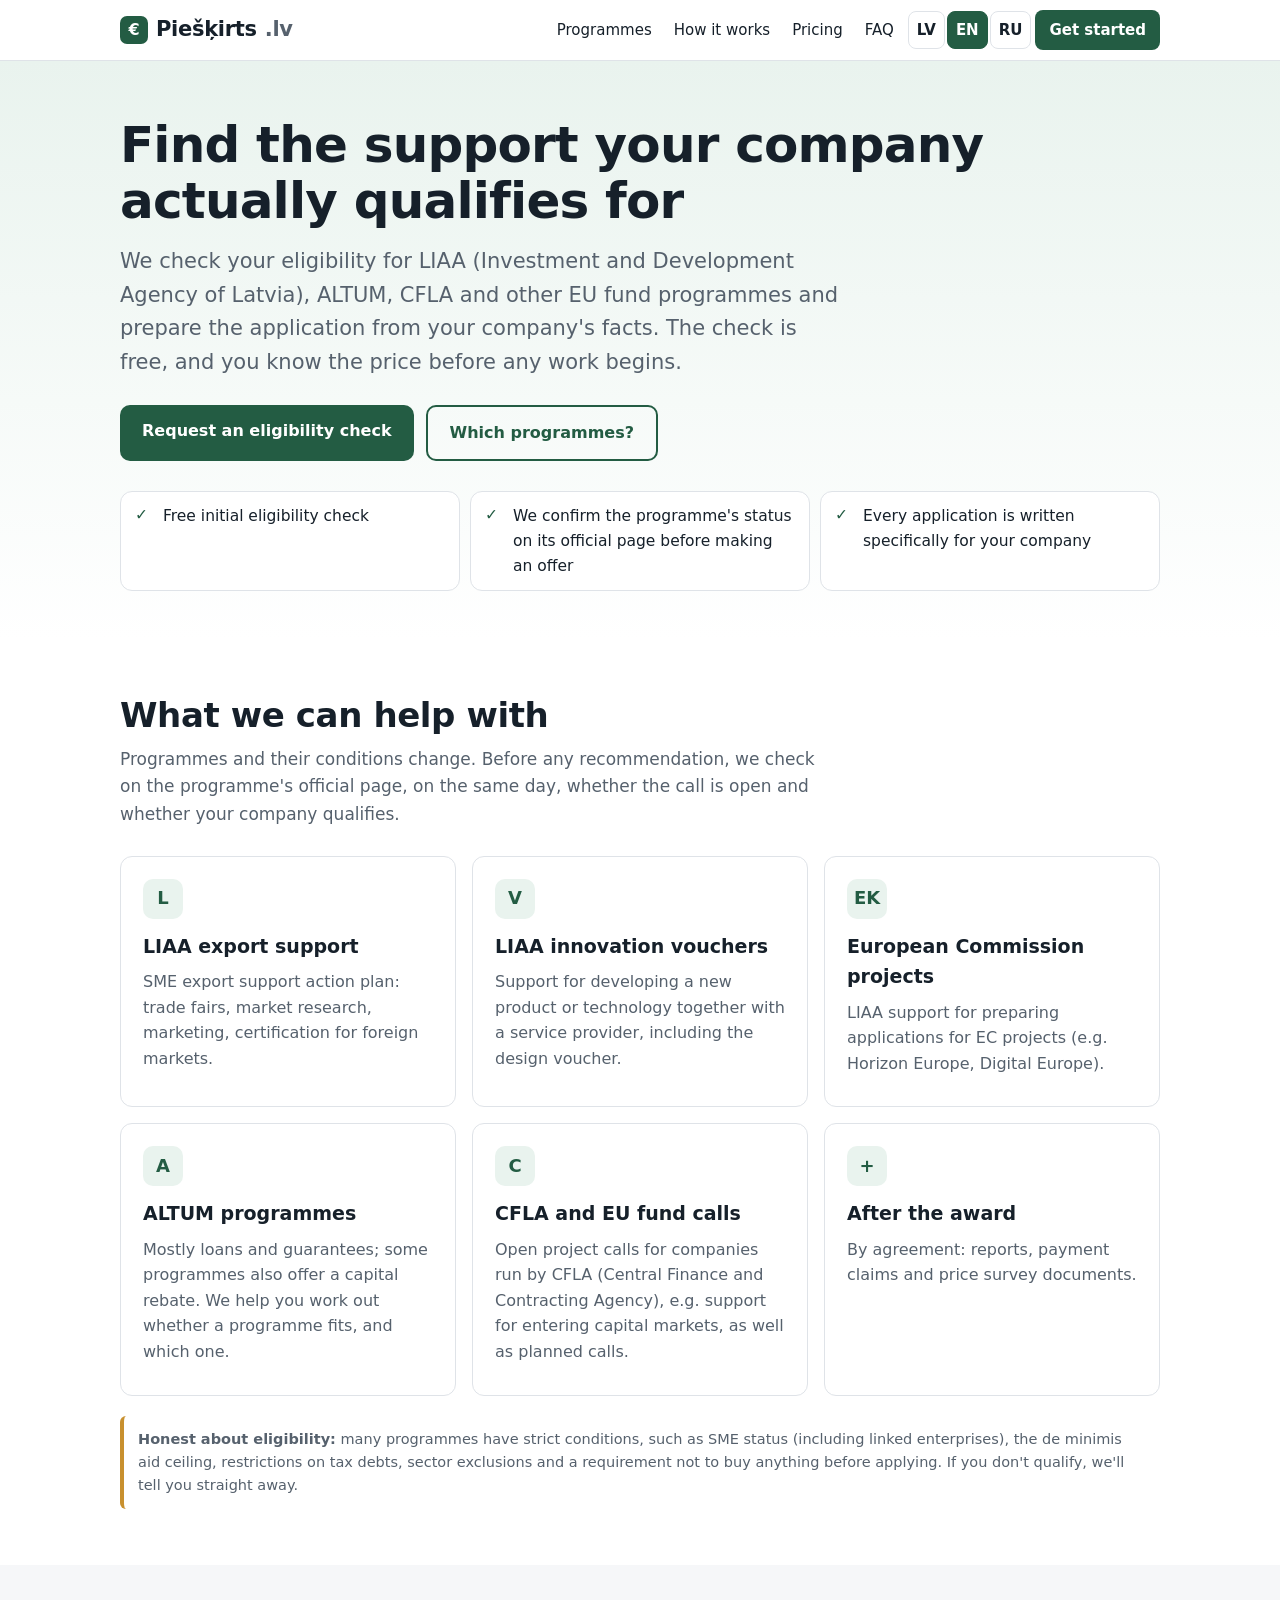
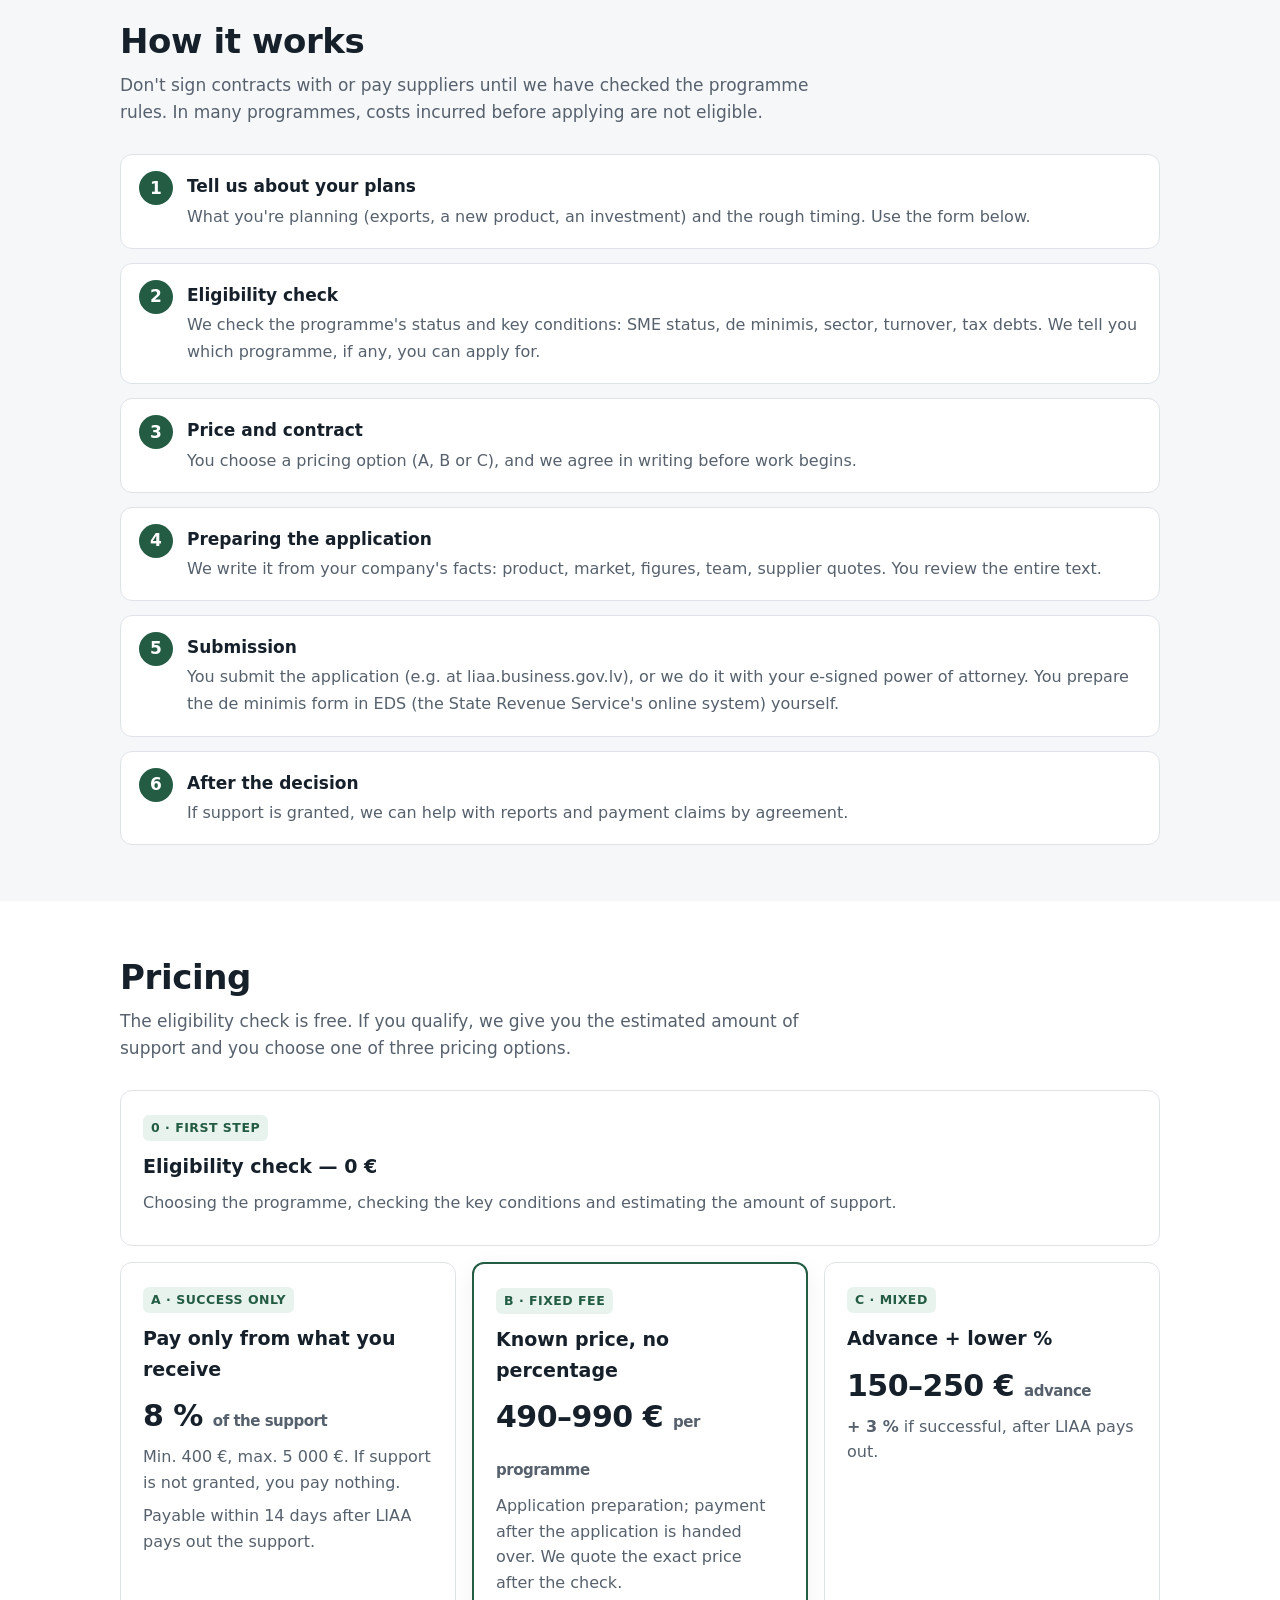
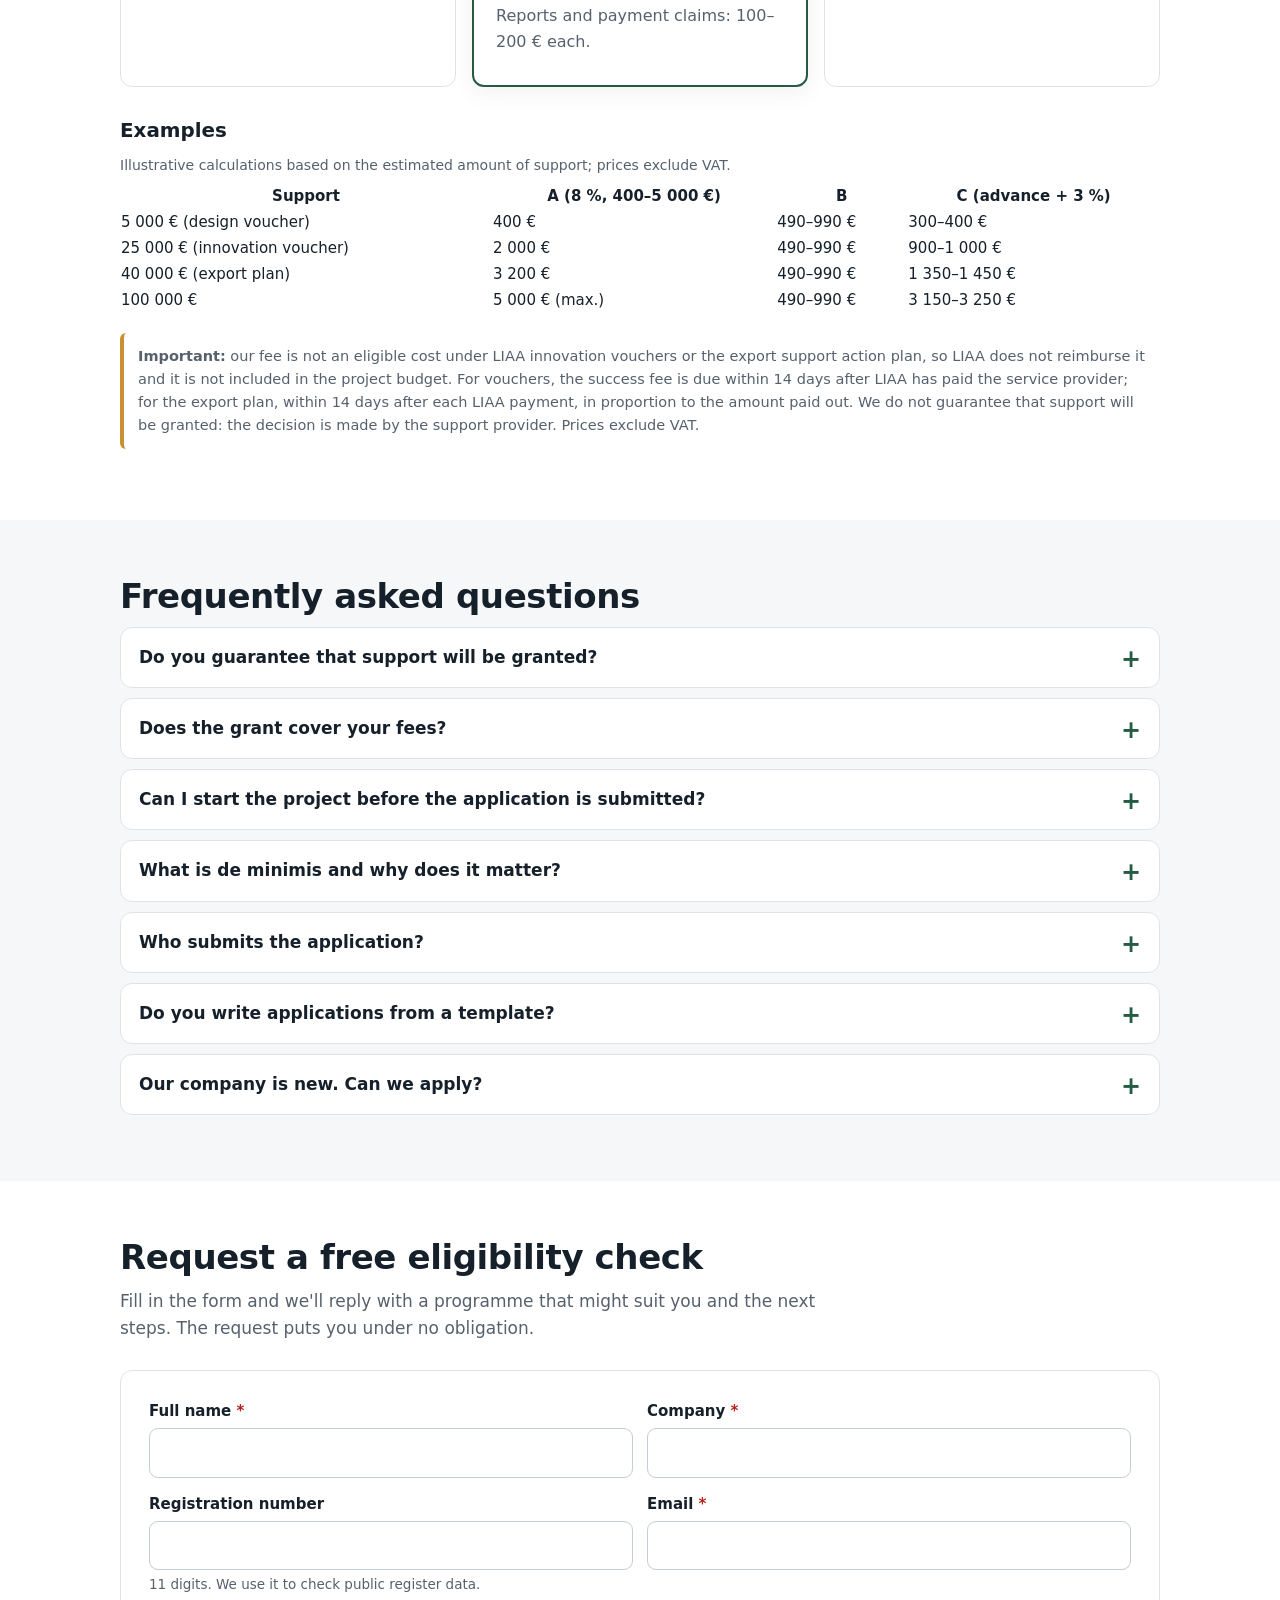
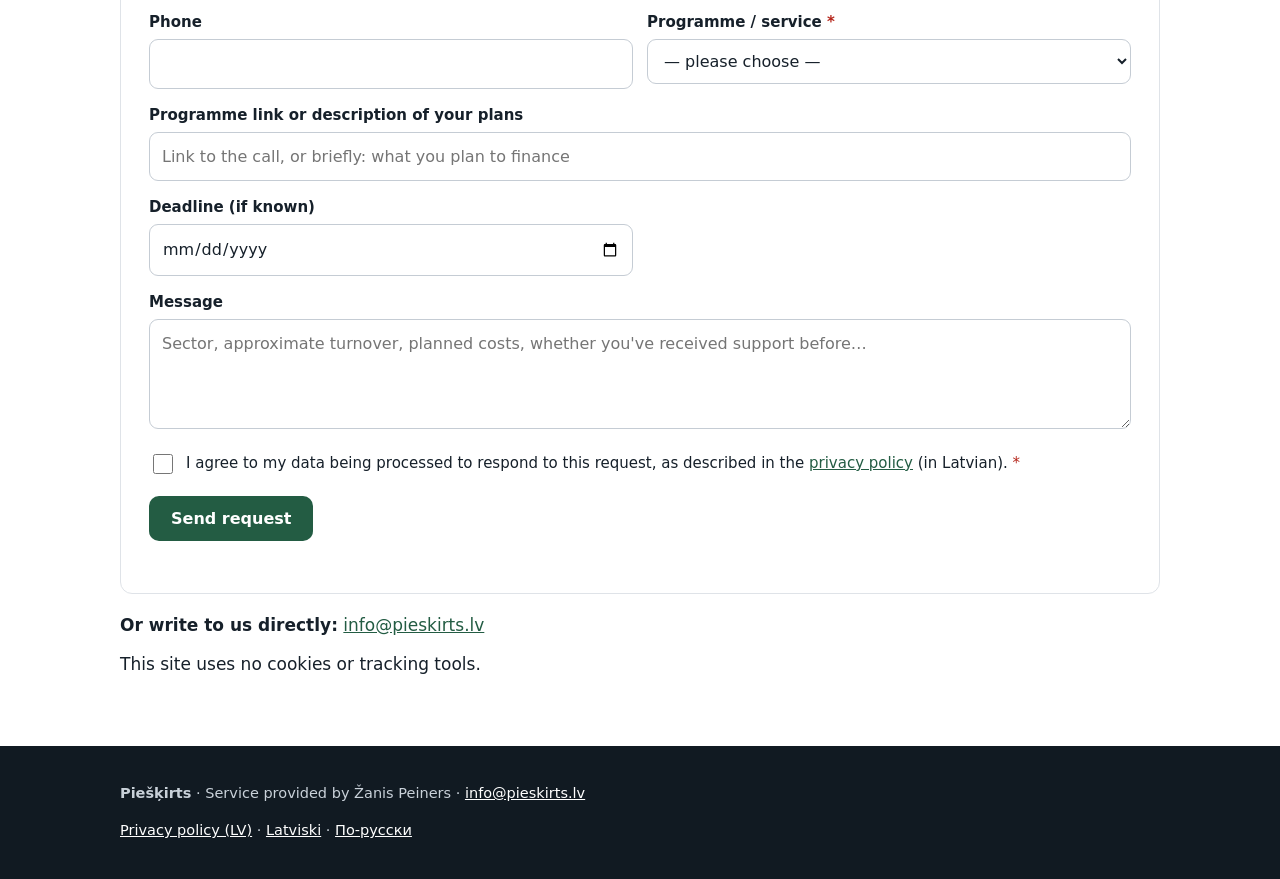
==== en.html @ cfd98394 "Add English version; LV/EN/RU language switcher; localized mailto fallback" ====
<!doctype html>
<html lang="en">
<head>
<meta charset="utf-8">
<meta name="viewport" content="width=device-width,initial-scale=1">
<title>Piešķirts — help preparing grant and business support applications in Latvia</title>
<meta name="description" content="We check whether your company qualifies for LIAA, ALTUM, CFLA and EU fund programmes in Latvia and prepare the application. Free initial eligibility check.">
<meta name="robots" content="noindex"><!-- DRAFT: remove noindex after Žanis approves -->
<link rel="stylesheet" href="style.css">
<link rel="alternate" hreflang="lv" href="index.html">
<link rel="alternate" hreflang="en" href="en.html">
<link rel="alternate" hreflang="ru" href="ru.html">
</head>
<body>
<a class="skip" href="#saturs">Skip to content</a>
<header class="top">
  <div class="wrap">
    <a class="logo" href="#"><span class="mark" aria-hidden="true">€</span>Piešķirts<span class="tld">.lv</span></a>
    <nav class="main" aria-label="Main navigation">
      <span class="links">
        <a href="#programmas">Programmes</a>
        <a href="#process">How it works</a>
        <a href="#cenas">Pricing</a>
        <a href="#buj">FAQ</a>
      </span>
      <span class="langs" role="group" aria-label="Language"><a class="lang" href="index.html" lang="lv" hreflang="lv">LV</a><a class="lang current" href="en.html" lang="en" hreflang="en" aria-current="page">EN</a><a class="lang" href="ru.html" lang="ru" hreflang="ru">RU</a></span>
      <a class="btn" href="#pieteikums" style="padding:8px 14px;font-size:15px">Get started</a>
    </nav>
  </div>
</header>

<main id="saturs">
<section class="hero">
  <div class="wrap">
    <h1>Find the support your company actually qualifies for</h1>
    <p class="lead">We check your eligibility for LIAA (Investment and Development Agency of Latvia), ALTUM, CFLA and other EU fund programmes and prepare the application from your company's facts. The check is free, and you know the price before any work begins.</p>
    <div class="cta">
      <a class="btn" href="#pieteikums">Request an eligibility check</a>
      <a class="btn ghost" href="#programmas">Which programmes?</a>
    </div>
    <ul class="facts">
      <li>Free initial eligibility check<!-- PRICE: approved 3 Nov --></li>
      <li>We confirm the programme's status on its official page before making an offer</li>
      <li>Every application is written specifically for your company</li>
    </ul>
  </div>
</section>

<section id="programmas">
  <div class="wrap">
    <h2>What we can help with</h2>
    <p class="sub">Programmes and their conditions change. Before any recommendation, we check on the programme's official page, on the same day, whether the call is open and whether your company qualifies.</p>
    <div class="grid c3">
      <div class="card"><div class="icon" aria-hidden="true">L</div><h3>LIAA export support</h3><p>SME export support action plan: trade fairs, market research, marketing, certification for foreign markets.</p></div>
      <div class="card"><div class="icon" aria-hidden="true">V</div><h3>LIAA innovation vouchers</h3><p>Support for developing a new product or technology together with a service provider, including the design voucher.</p></div>
      <div class="card"><div class="icon" aria-hidden="true">EK</div><h3>European Commission projects</h3><p>LIAA support for preparing applications for EC projects (e.g. Horizon Europe, Digital Europe).</p></div>
      <div class="card"><div class="icon" aria-hidden="true">A</div><h3>ALTUM programmes</h3><p>Mostly loans and guarantees; some programmes also offer a capital rebate. We help you work out whether a programme fits, and which one.</p></div>
      <div class="card"><div class="icon" aria-hidden="true">C</div><h3>CFLA and EU fund calls</h3><p>Open project calls for companies run by CFLA (Central Finance and Contracting Agency), e.g. support for entering capital markets, as well as planned calls.</p></div>
      <div class="card"><div class="icon" aria-hidden="true">+</div><h3>After the award</h3><p>By agreement: reports, payment claims and price survey documents.</p></div>
    </div>
    <div class="note limits"><strong>Honest about eligibility:</strong> many programmes have strict conditions, such as SME status (including linked enterprises), the de minimis aid ceiling, restrictions on tax debts, sector exclusions and a requirement not to buy anything before applying. If you don't qualify, we'll tell you straight away.</div>
  </div>
</section>

<section id="process" class="alt">
  <div class="wrap">
    <h2>How it works</h2>
    <p class="sub">Don't sign contracts with or pay suppliers until we have checked the programme rules. In many programmes, costs incurred before applying are not eligible.</p>
    <ol class="steps">
      <li><strong>Tell us about your plans</strong><span>What you're planning (exports, a new product, an investment) and the rough timing. Use the form below.</span></li>
      <li><strong>Eligibility check</strong><span>We check the programme's status and key conditions: SME status, de minimis, sector, turnover, tax debts. We tell you which programme, if any, you can apply for.</span></li>
      <li><strong>Price and contract</strong><span>You choose a pricing option (A, B or C), and we agree in writing before work begins.</span></li>
      <li><strong>Preparing the application</strong><span>We write it from your company's facts: product, market, figures, team, supplier quotes. You review the entire text.</span></li>
      <li><strong>Submission</strong><span>You submit the application (e.g. at liaa.business.gov.lv), or we do it with your e-signed power of attorney. You prepare the de minimis form in EDS (the State Revenue Service's online system) yourself.</span></li>
      <li><strong>After the decision</strong><span>If support is granted, we can help with reports and payment claims by agreement.</span></li>
    </ol>
  </div>
</section>

<section id="cenas">
  <div class="wrap">
    <h2>Pricing</h2>
    <p class="sub">The eligibility check is free. If you qualify, we give you the estimated amount of support and you choose one of three pricing options.</p>
    <div class="card" style="margin-bottom:16px">
      <span class="tag">0 · first step</span>
      <h3 style="margin-top:10px">Eligibility check — 0 €<!-- PRICE: approved 3 Nov --></h3>
      <p>Choosing the programme, checking the key conditions and estimating the amount of support.</p>
    </div>
    <div class="grid c3">
      <div class="card">
        <span class="tag">A · success only</span>
        <h3 style="margin-top:10px">Pay only from what you receive</h3>
        <div class="price">8 %<!-- PRICE: approved 3 Nov --> <small>of the support</small></div>
        <p>Min. 400 €, max. 5 000 €.<!-- PRICE: approved 3 Nov --> If support is not granted, you pay nothing.</p>
        <p>Payable within 14 days after LIAA pays out the support.<!-- PRICE: approved 3 Nov --></p>
      </div>
      <div class="card featured">
        <span class="tag">B · fixed fee</span>
        <h3 style="margin-top:10px">Known price, no percentage</h3>
        <div class="price">490–990 €<!-- PRICE: approved 3 Nov --> <small>per programme</small></div>
        <p>Application preparation; payment after the application is handed over. We quote the exact price after the check.</p>
        <p>Reports and payment claims: 100–200 € each.<!-- PRICE: approved 3 Nov --></p>
      </div>
      <div class="card">
        <span class="tag">C · mixed</span>
        <h3 style="margin-top:10px">Advance + lower %</h3>
        <div class="price">150–250 €<!-- PRICE: approved 3 Nov --> <small>advance</small></div>
        <p><strong>+ 3 %</strong> if successful, after LIAA pays out.<!-- PRICE: approved 3 Nov --></p>
      </div>
    </div>
    <h3 style="margin:28px 0 8px">Examples</h3>
    <div style="overflow-x:auto">
    <table class="ex" style="border-collapse:collapse;width:100%;font-size:15px;background:#fff">
      <caption style="text-align:left;color:var(--muted);font-size:14px;padding-bottom:6px">Illustrative calculations based on the estimated amount of support; prices exclude VAT.<!-- PRICE: approved 3 Nov --><!-- Avots: /workspace/granti/followup_pricing.md --></caption>
      <thead><tr><th scope="col">Support</th><th scope="col">A (8 %, 400–5 000 €)</th><th scope="col">B</th><th scope="col">C (advance + 3 %)</th></tr></thead>
      <tbody>
        <tr><td>5 000 € (design voucher)</td><td>400 €</td><td>490–990 €</td><td>300–400 €</td></tr>
        <tr><td>25 000 € (innovation voucher)</td><td>2 000 €</td><td>490–990 €</td><td>900–1 000 €</td></tr>
        <tr><td>40 000 € (export plan)</td><td>3 200 €</td><td>490–990 €</td><td>1 350–1 450 €</td></tr>
        <tr><td>100 000 €</td><td>5 000 € (max.)</td><td>490–990 €</td><td>3 150–3 250 €</td></tr>
      </tbody>
    </table>
    </div>
    <p class="note"><strong>Important:</strong> our fee is not an eligible cost under LIAA innovation vouchers or the export support action plan, so LIAA does not reimburse it and it is not included in the project budget. For vouchers, the success fee is due within 14 days after LIAA has paid the service provider; for the export plan, within 14 days after each LIAA payment, in proportion to the amount paid out.<!-- PRICE: approved 3 Nov --> We do not guarantee that support will be granted: the decision is made by the support provider. Prices exclude VAT.<!-- PRICE: approved 3 Nov --><!-- TODO: PVN statuss pēc SDV/SIA reģistrācijas (ISPL 4. p. 2. d.) --></p>
  </div>
</section>

<section id="buj" class="alt">
  <div class="wrap">
    <h2>Frequently asked questions</h2>
    <details><summary>Do you guarantee that support will be granted?</summary><p>No. We help you submit a complete application that meets the programme's requirements, but the support provider makes the decision, and programme funds are limited.</p></details>
    <details><summary>Does the grant cover your fees?</summary><p>Usually not. For example, in the LIAA export plan and innovation vouchers, consultant fees are not an eligible cost. In rare cases (e.g. LIAA support for preparing EC projects) outsourced services may be eligible under certain conditions. We check this for each programme separately.</p></details>
    <details><summary>Can I start the project before the application is submitted?</summary><p>Be careful. In many programmes, costs are only eligible after the application is submitted or after the decision. Don't sign contracts with or make payments to suppliers before we have checked the programme rules.</p></details>
    <details><summary>What is de minimis and why does it matter?</summary><p>It's the EU ceiling on aid to a single undertaking (together with linked enterprises) over a three-year period. In many programmes the support is de minimis aid, so we check how much headroom you have left. The company creates the form itself in the State Revenue Service's EDS system.</p></details>
    <details><summary>Who submits the application?</summary><p>Usually you, e.g. at liaa.business.gov.lv. If you prefer, we can submit it with your e-signed power of attorney. Do not give us your passwords or e-signature tools.</p></details>
    <details><summary>Do you write applications from a template?</summary><p>No. Every application is written from your company's facts, and a person reads it in full before we hand it over to you.</p></details>
    <details><summary>Our company is new. Can we apply?</summary><p>It depends on the programme. Some (e.g. the LIAA export plan) require turnover in the previous year, others don't. We'll tell you during the eligibility check.</p></details>
  </div>
</section>

<section id="pieteikums">
  <div class="wrap">
    <h2>Request a free eligibility check</h2>
    <p class="sub">Fill in the form and we'll reply with a programme that might suit you and the next steps. The request puts you under no obligation.</p>
    <form class="order" id="order-form" action="mailto:info@pieskirts.lv" method="post" enctype="text/plain" novalidate
      data-subject="Pieskirts.lv request (EN)"
      data-mailto-msg="Opening your email program with a prepared message. Please send it."
      data-sending-msg="Sending…"
      data-ok-msg="Thank you! Your request has been received. We usually reply within one working day."
      data-err-msg="Sending failed. Opening email as a fallback.">
      <div><label for="f-name">Full name <span class="req" aria-hidden="true">*</span></label><input id="f-name" name="name" autocomplete="name" required></div>
      <div><label for="f-company">Company <span class="req" aria-hidden="true">*</span></label><input id="f-company" name="company" autocomplete="organization" required></div>
      <div><label for="f-regno">Registration number</label><input id="f-regno" name="regno" inputmode="numeric" pattern="[0-9]{11}" aria-describedby="h-regno"><div class="hint" id="h-regno">11 digits. We use it to check public register data.</div></div>
      <div><label for="f-email">Email <span class="req" aria-hidden="true">*</span></label><input id="f-email" name="email" type="email" autocomplete="email" required></div>
      <div><label for="f-phone">Phone</label><input id="f-phone" name="phone" type="tel" autocomplete="tel"></div>
      <div><label for="f-service">Programme / service <span class="req" aria-hidden="true">*</span></label>
        <select id="f-service" name="service" required>
          <option value="">— please choose —</option>
          <option value="Atbilstības pārbaude (nezinu, kura programma)">Eligibility check (not sure which programme)</option>
          <option value="LIAA eksporta atbalsta darbību plāns">LIAA export support action plan</option>
          <option value="LIAA inovāciju vaučers">LIAA innovation voucher</option>
          <option value="LIAA atbalsts EK projektu izstrādei">LIAA support for preparing EC projects</option>
          <option value="ALTUM programma">ALTUM programme</option>
          <option value="CFLA / ES fondu atlase">CFLA / EU fund call</option>
          <option value="Atskaites / maksājuma pieprasījums">Reports / payment claim</option>
        </select></div>
      <div class="full"><label for="f-link">Programme link or description of your plans</label><input id="f-link" name="link" placeholder="Link to the call, or briefly: what you plan to finance"></div>
      <div><label for="f-deadline">Deadline (if known)</label><input id="f-deadline" name="deadline" type="date"></div>
      <div class="full"><label for="f-message">Message</label><textarea id="f-message" name="message" placeholder="Sector, approximate turnover, planned costs, whether you've received support before…"></textarea></div>
      <div class="hp" aria-hidden="true"><label for="f-website">Leave blank</label><input id="f-website" name="website" tabindex="-1" autocomplete="off"></div>
      <div class="full"><label class="consent"><input type="checkbox" name="consent" value="jā" required> <span>I agree to my data being processed to respond to this request, as described in the <a href="privatuma-politika.html" hreflang="lv">privacy policy</a> (in Latvian). <span class="req" aria-hidden="true">*</span></span></label></div>
      <div class="full"><button class="btn" type="submit">Send request</button> <div class="status" id="form-status" role="status" aria-live="polite"></div></div>
    </form>
    <div class="contact-side" style="margin-top:18px">
      <p><strong>Or write to us directly:</strong> <a href="mailto:info@pieskirts.lv">info@pieskirts.lv</a></p>
      <p>This site uses no cookies or tracking tools.</p>
    </div>
  </div>
</section>
</main>

<footer>
  <div class="wrap">
    <div><strong>Piešķirts</strong> · Service provided by Žanis Peiners · <a href="mailto:info@pieskirts.lv">info@pieskirts.lv</a></div>
    <!-- TODO (ISPL 4. pants): pēc SDV/SIA reģistrācijas pievienot nosaukumu, reģ. nr., adresi un PVN statusu. Nerakstīt "SIA", kamēr tā nav dibināta. -->
    <div><a href="privatuma-politika.html" hreflang="lv">Privacy policy (LV)</a> · <a href="index.html" lang="lv">Latviski</a> · <a href="ru.html" lang="ru">По-русски</a></div>
  </div>
</footer>
<script src="form.js" defer></script>
</body>
</html>
---- style.css ----
/* MELNRAKSTS — nav publicēts. Viens CSS fails, bez ārējiem fontiem, bez sīkdatnēm. */
:root{
  --brand:#235c43; --brand-dark:#17412f; --accent:#c8902e; --tint:#e9f3ee;
  --ink:#16202a; --muted:#56616d; --line:#dfe3e8; --bg:#ffffff; --soft:#f6f7f9;
  --radius:12px; --max:1080px;
  --font:system-ui,-apple-system,"Segoe UI",Roboto,"Helvetica Neue",Arial,sans-serif;
}
*{box-sizing:border-box}
html{scroll-behavior:smooth}
body{margin:0;font-family:var(--font);color:var(--ink);background:var(--bg);line-height:1.6;font-size:17px;-webkit-text-size-adjust:100%}
img{max-width:100%}
a{color:var(--brand)}
a:hover{color:var(--brand-dark)}
:focus-visible{outline:3px solid var(--accent);outline-offset:2px}
.skip{position:absolute;left:-999px;top:0;background:#000;color:#fff;padding:.5rem 1rem;z-index:10}
.skip:focus{left:0}
.wrap{max-width:var(--max);margin:0 auto;padding:0 20px}
.draft-banner{background:#fff4d6;color:#5a4300;text-align:center;font-size:14px;padding:6px 12px;border-bottom:1px solid #f0dc9c}
header.top{position:sticky;top:0;background:rgba(255,255,255,.96);border-bottom:1px solid var(--line);z-index:5}
header.top .wrap{display:flex;align-items:center;justify-content:space-between;gap:12px;min-height:60px}
.logo{font-weight:800;font-size:21px;color:var(--ink);text-decoration:none;letter-spacing:-.3px;display:flex;align-items:center;gap:8px}
.logo .mark{width:28px;height:28px;border-radius:7px;background:var(--brand);color:#fff;display:grid;place-items:center;font-size:16px}
.logo .tld{color:var(--muted);font-weight:600}
nav.main{display:flex;gap:4px;align-items:center;flex-wrap:wrap}
nav.main a{color:var(--ink);text-decoration:none;font-size:15px;padding:6px 10px;border-radius:8px}
nav.main a:hover{background:var(--soft)}
nav.main .links{display:none}
nav.main .langs{display:flex;gap:2px}
nav.main .lang{border:1px solid var(--line);font-weight:600;padding:6px 8px}
nav.main a.lang.current{background:var(--brand);border-color:var(--brand);color:#fff}
nav.main a.btn,nav.main a.btn:hover{color:#fff}
@media(min-width:860px){nav.main .links{display:flex;gap:2px}}
.btn{display:inline-block;background:var(--brand);color:#fff;text-decoration:none;font-weight:700;padding:13px 22px;border-radius:10px;border:0;font-size:16px;cursor:pointer;font-family:inherit}
.btn:hover{background:var(--brand-dark);color:#fff}
.btn.ghost{background:transparent;color:var(--brand);border:2px solid var(--brand)}
.btn.ghost:hover{background:var(--tint);color:var(--brand-dark)}
.hero{background:linear-gradient(180deg,var(--tint),#fff);padding:56px 0 48px}
.hero h1{font-size:clamp(30px,5.2vw,50px);line-height:1.12;margin:0 0 16px;letter-spacing:-.8px}
.hero p.lead{font-size:clamp(18px,2.2vw,21px);color:var(--muted);max-width:720px;margin:0 0 26px}
.hero .cta{display:flex;gap:12px;flex-wrap:wrap}
.hero ul.facts{list-style:none;padding:0;margin:30px 0 0;display:grid;gap:10px;grid-template-columns:1fr}
.hero ul.facts li{background:#fff;border:1px solid var(--line);border-radius:var(--radius);padding:12px 14px 12px 42px;position:relative;font-size:15.5px}
.hero ul.facts li::before{content:"✓";position:absolute;left:14px;top:11px;color:var(--brand);font-weight:800}
@media(min-width:760px){.hero ul.facts{grid-template-columns:repeat(3,1fr)}}
section{padding:56px 0}
section.alt{background:var(--soft)}
h2{font-size:clamp(25px,3.4vw,34px);line-height:1.2;margin:0 0 10px;letter-spacing:-.4px}
.sub{color:var(--muted);margin:0 0 28px;max-width:720px}
.grid{display:grid;gap:16px;grid-template-columns:1fr}
@media(min-width:700px){.grid.c2{grid-template-columns:repeat(2,1fr)}.grid.c3{grid-template-columns:repeat(2,1fr)}}
@media(min-width:980px){.grid.c3{grid-template-columns:repeat(3,1fr)}}
.card{background:#fff;border:1px solid var(--line);border-radius:var(--radius);padding:22px}
.card h3{margin:0 0 8px;font-size:19px}
.card p{margin:0 0 8px;color:var(--muted);font-size:16px}
.card ul{margin:8px 0 0;padding-left:20px;color:var(--muted);font-size:15.5px}
.icon{width:40px;height:40px;border-radius:10px;background:var(--tint);color:var(--brand);display:grid;place-items:center;font-weight:800;margin-bottom:12px;font-size:18px}
ol.steps{list-style:none;padding:0;margin:0;display:grid;gap:14px;counter-reset:s}
ol.steps li{counter-increment:s;background:#fff;border:1px solid var(--line);border-radius:var(--radius);padding:18px 18px 18px 66px;position:relative}
ol.steps li::before{content:counter(s);position:absolute;left:18px;top:16px;width:34px;height:34px;border-radius:50%;background:var(--brand);color:#fff;display:grid;place-items:center;font-weight:800}
ol.steps strong{display:block;margin-bottom:2px}
ol.steps span{color:var(--muted);font-size:16px}
.price{font-size:30px;font-weight:800;color:var(--ink);margin:6px 0 4px;letter-spacing:-.5px}
.price small{font-size:15px;font-weight:600;color:var(--muted)}
.card.featured{border:2px solid var(--brand);box-shadow:0 6px 24px rgba(0,0,0,.06)}
.tag{display:inline-block;font-size:12.5px;font-weight:700;text-transform:uppercase;letter-spacing:.5px;color:var(--brand);background:var(--tint);padding:3px 8px;border-radius:6px}
.note{font-size:14.5px;color:var(--muted);background:#fff;border-left:4px solid var(--accent);padding:12px 14px;border-radius:6px;margin-top:20px}
.limits{margin-top:20px}
details{background:#fff;border:1px solid var(--line);border-radius:var(--radius);padding:0 18px;margin-bottom:10px}
details summary{cursor:pointer;font-weight:700;padding:16px 0;list-style:none;position:relative;padding-right:28px}
details summary::-webkit-details-marker{display:none}
details summary::after{content:"+";position:absolute;right:0;top:12px;font-size:24px;color:var(--brand)}
details[open] summary::after{content:"–"}
details p{margin:0 0 16px;color:var(--muted)}
form.order{background:#fff;border:1px solid var(--line);border-radius:var(--radius);padding:22px;display:grid;gap:14px;grid-template-columns:1fr}
@media(min-width:760px){form.order{grid-template-columns:1fr 1fr;padding:28px}.full{grid-column:1/-1}}
label{font-weight:600;font-size:15px;display:block;margin-bottom:5px}
label .req{color:#b42318}
input,select,textarea{width:100%;font:inherit;font-size:16px;padding:11px 12px;border:1px solid #c5ccd4;border-radius:9px;background:#fff;color:var(--ink)}
textarea{min-height:110px;resize:vertical}
input:focus,select:focus,textarea:focus{border-color:var(--brand);outline:2px solid var(--tint)}
.hint{font-size:13.5px;color:var(--muted);margin-top:4px}
.consent{display:flex;gap:10px;align-items:flex-start;font-weight:400;font-size:15px}
.consent input{width:20px;height:20px;margin-top:3px;flex:0 0 auto}
.hp{position:absolute!important;left:-9999px!important;width:1px;height:1px;overflow:hidden}
.status{min-height:1.4em;font-weight:600}
.status.ok{color:#146c2e}.status.err{color:#b42318}
.contact-side p{margin:0 0 12px}
footer{background:#111a22;color:#c9d1d9;padding:36px 0;font-size:14.5px}
footer a{color:#fff}
footer .wrap{display:grid;gap:14px}
.legal{max-width:820px}
.legal h1{font-size:clamp(28px,4vw,38px);margin:0 0 6px}
.legal h2{font-size:22px;margin:32px 0 8px}
.legal table{border-collapse:collapse;width:100%;font-size:15px;margin:8px 0}
.legal th,.legal td{border:1px solid var(--line);padding:8px 10px;text-align:left;vertical-align:top}
.legal th{background:var(--soft)}
@media (prefers-reduced-motion:reduce){html{scroll-behavior:auto}}
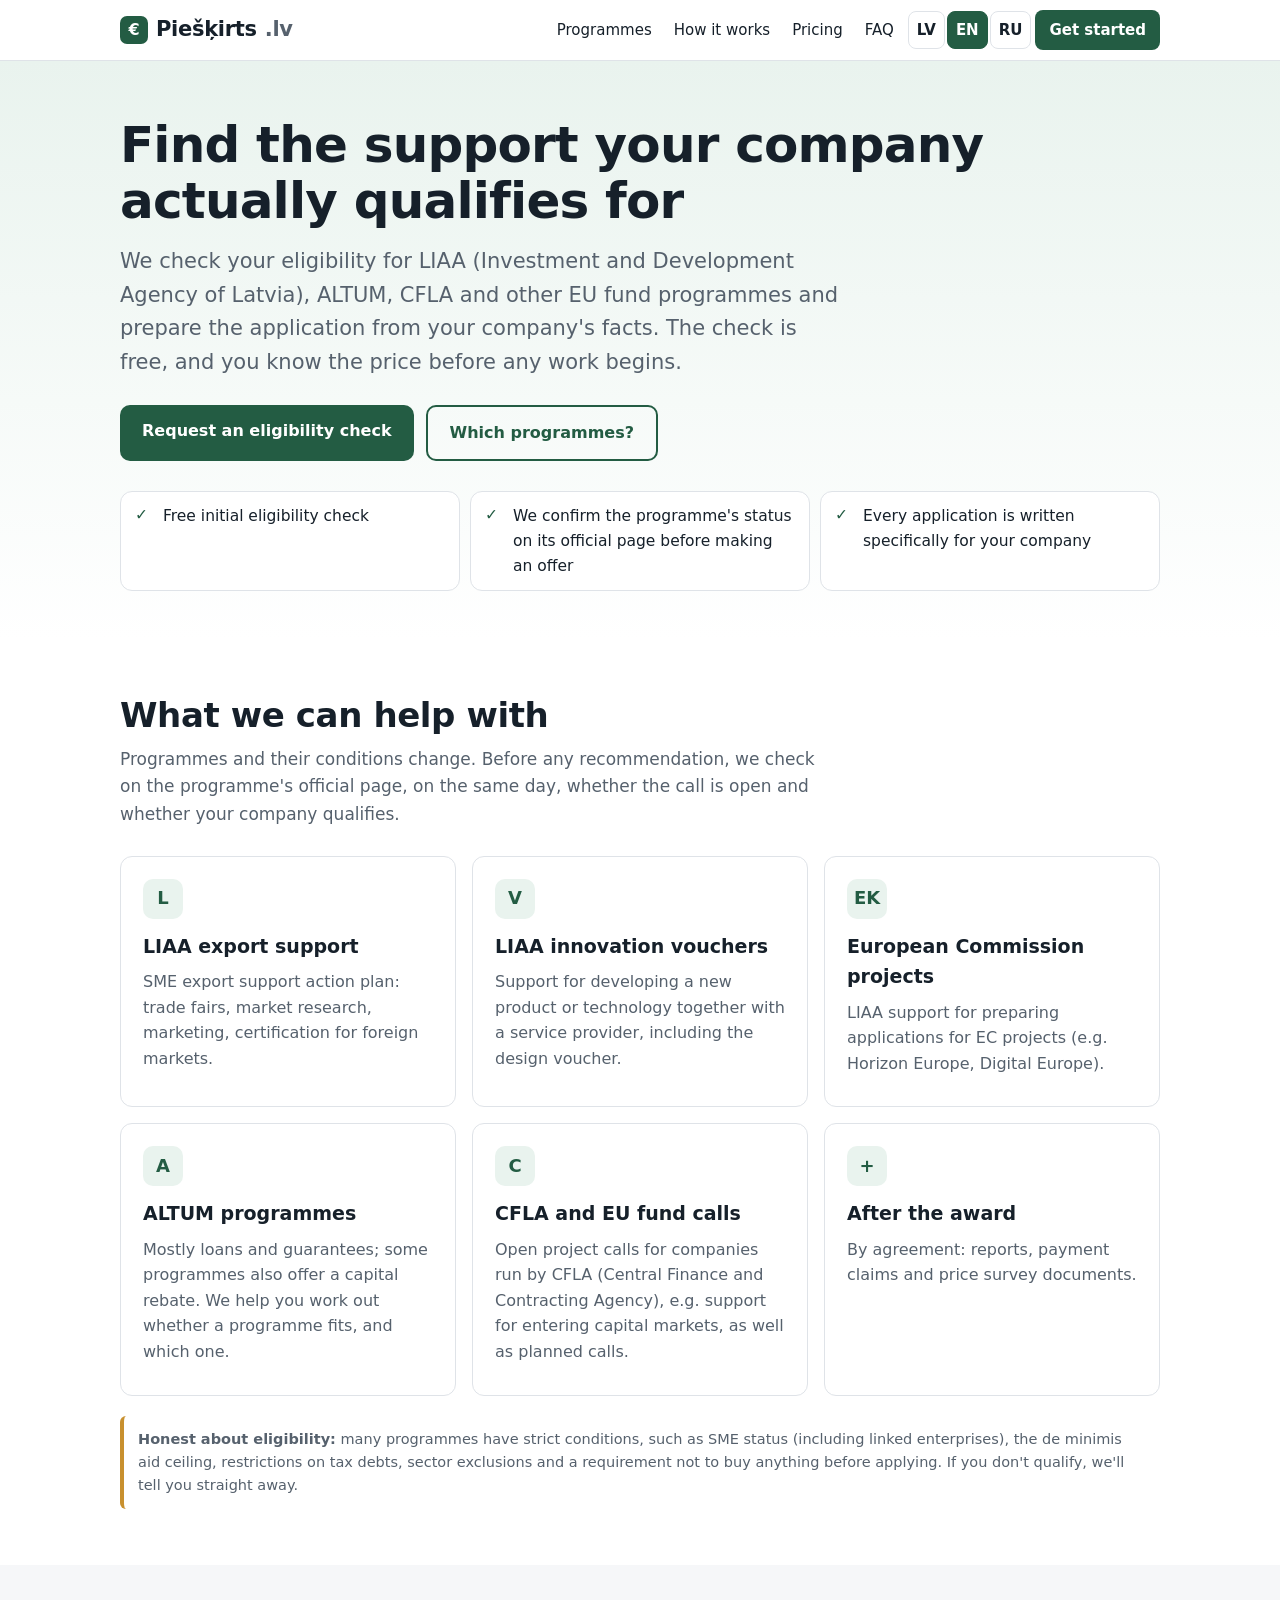
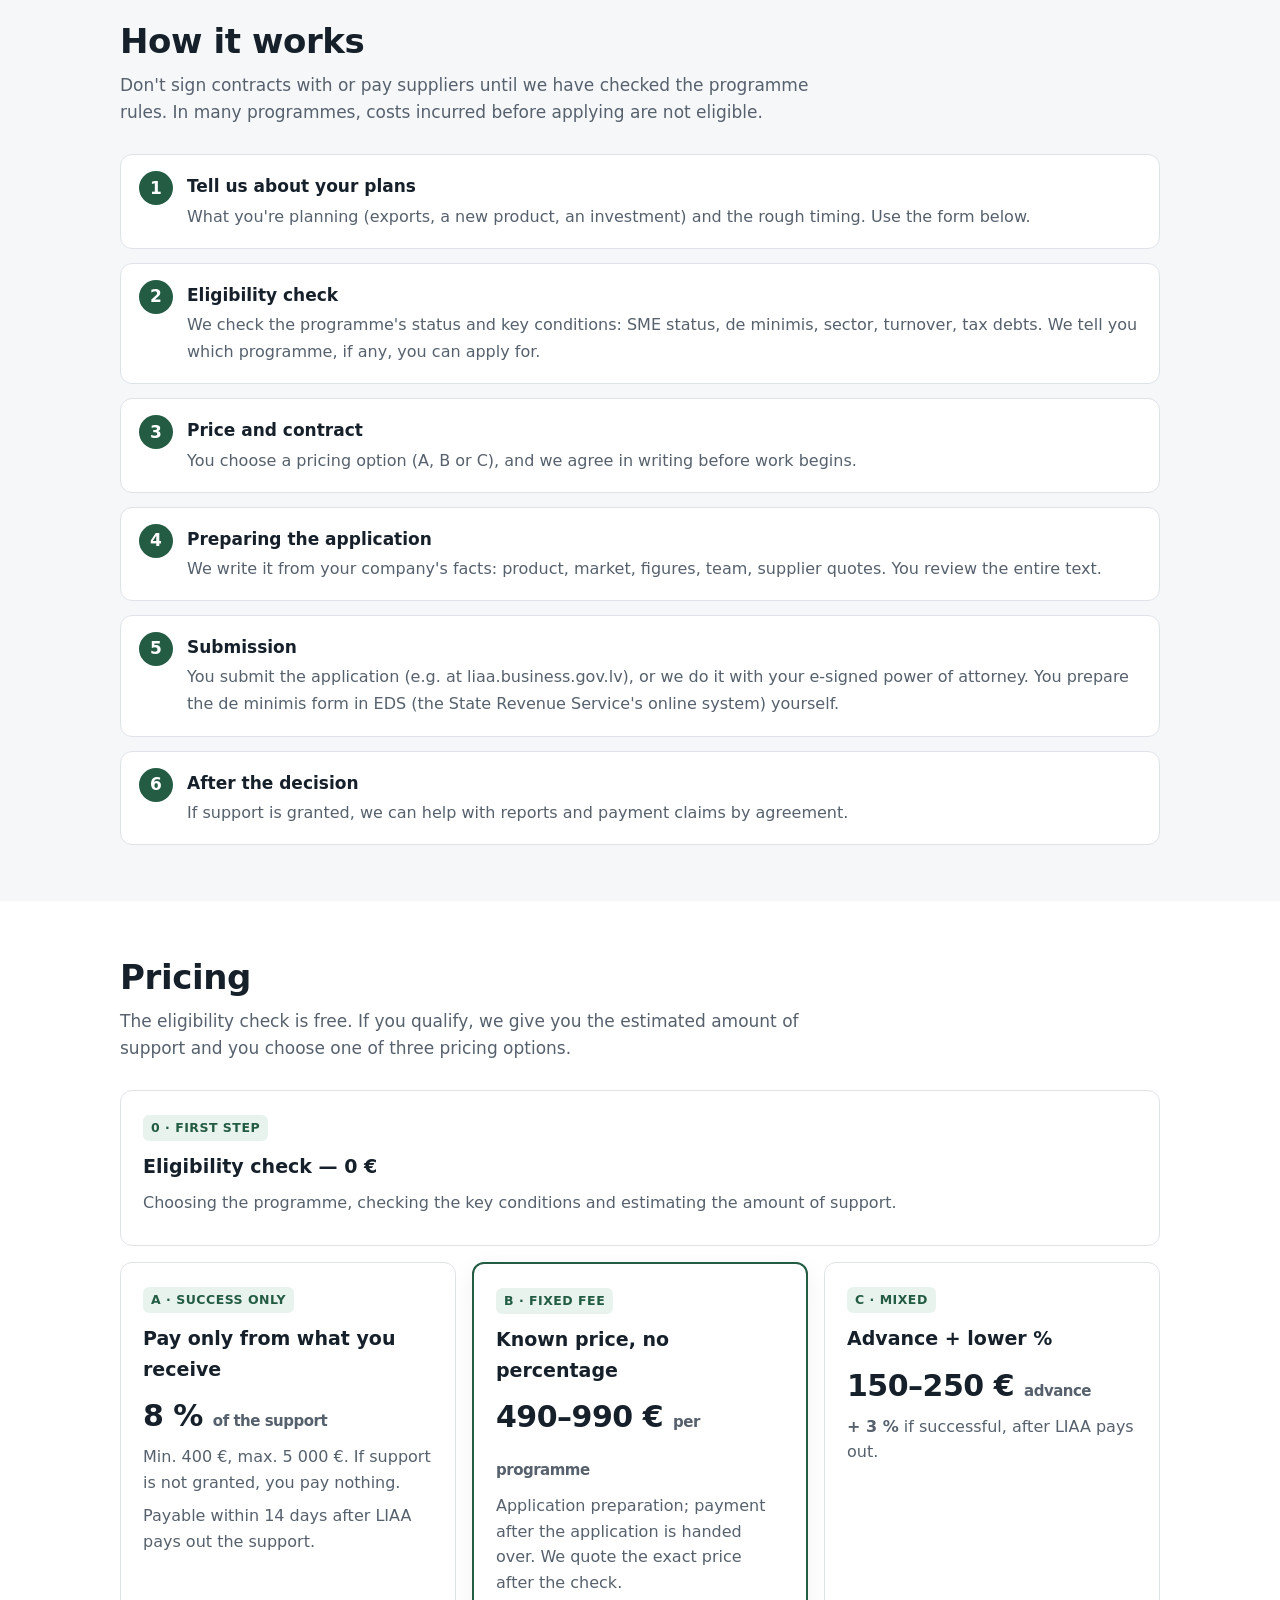
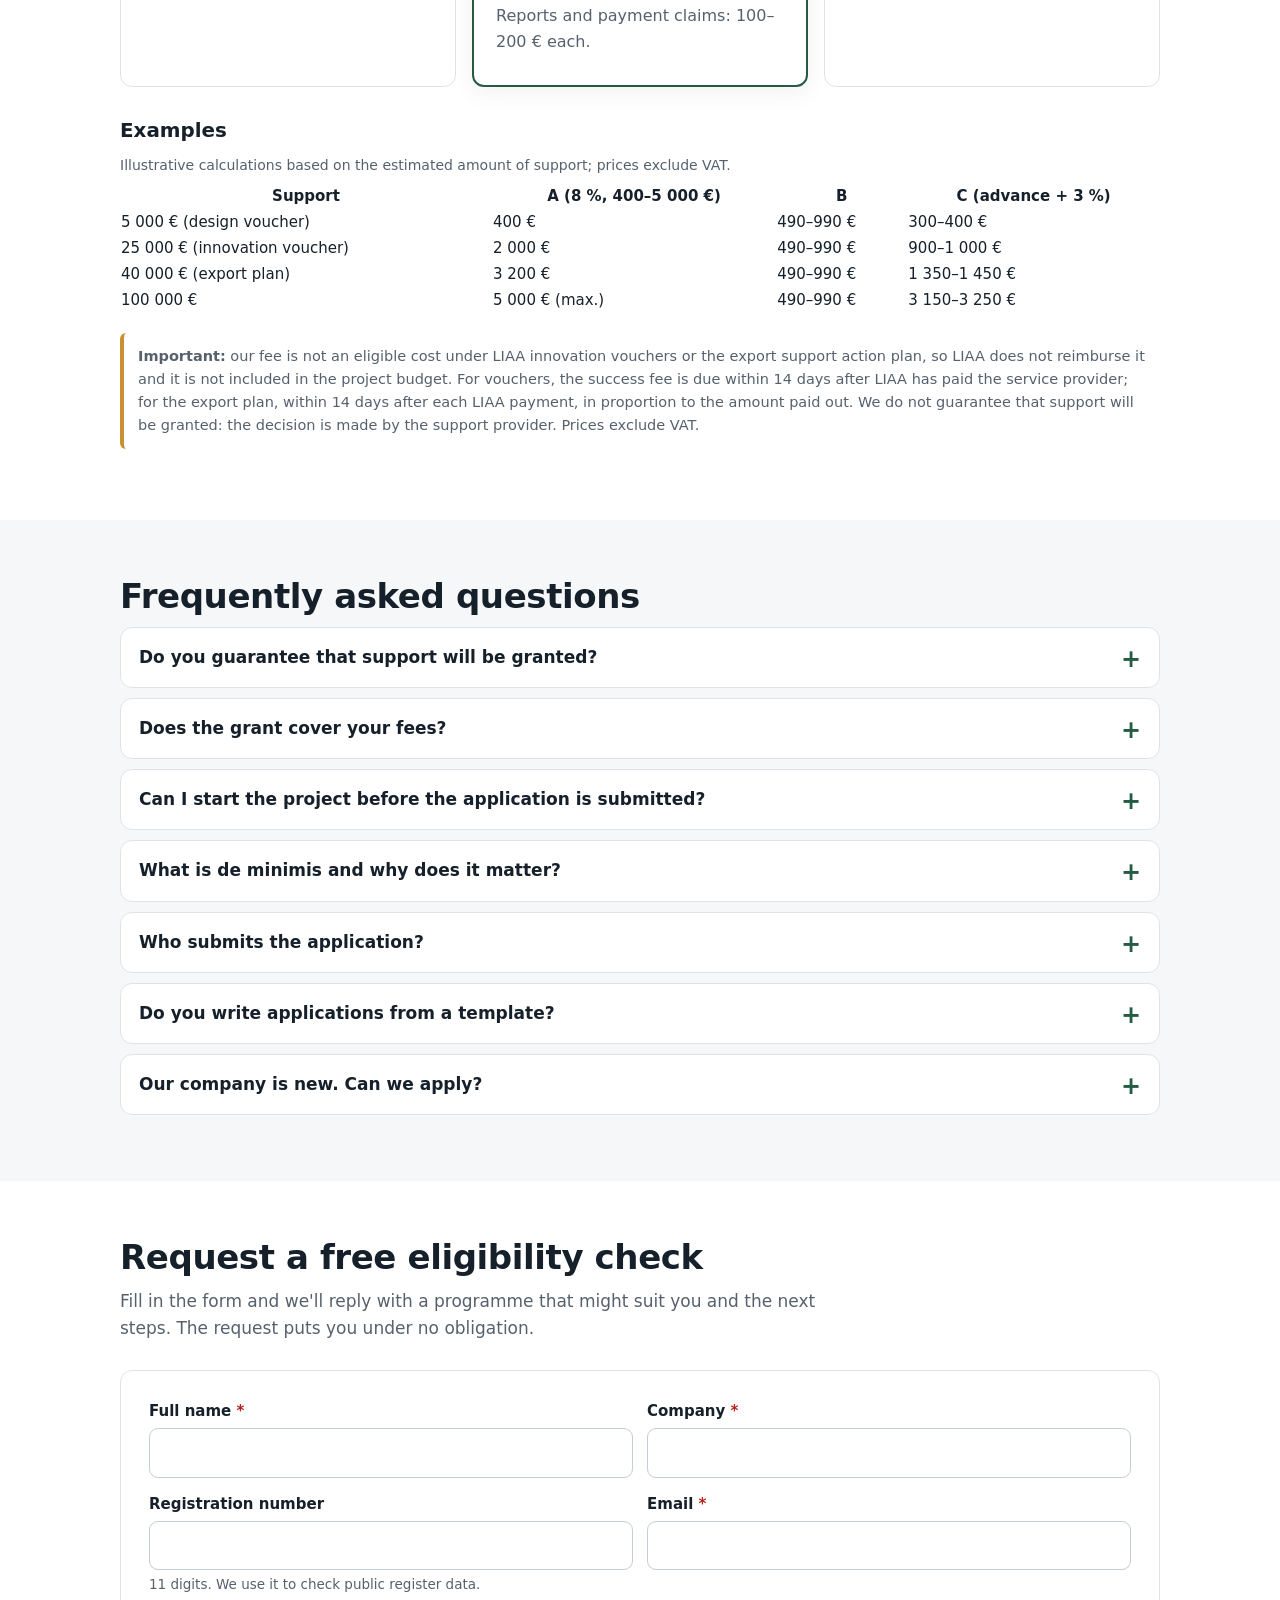
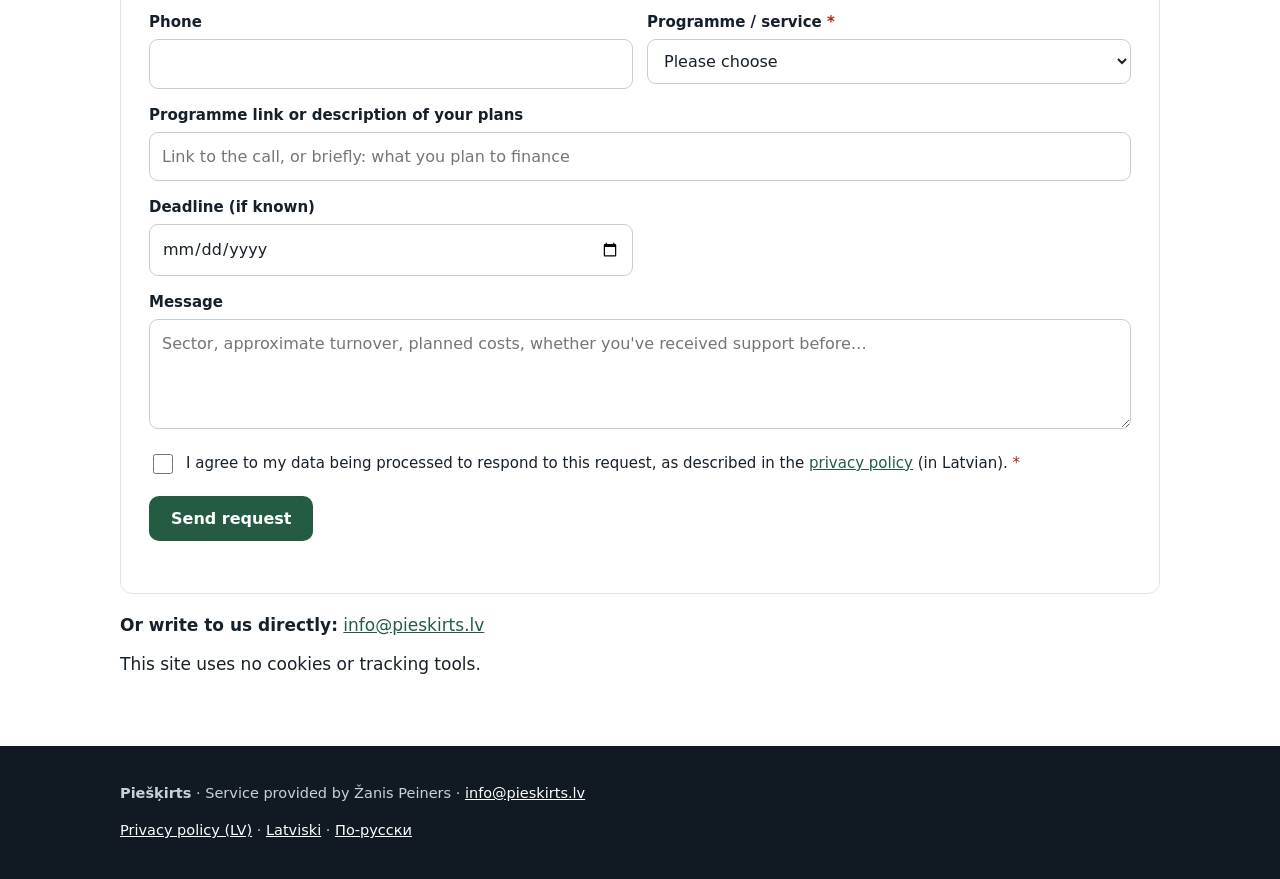
==== commit 993a7f0d: "Forma: HTML action uz Web3Forms, inline apstiprinajums Noņem mailto no formas action (paliek tikai k" ====
--- a/en.html
+++ b/en.html
@@ -142,12 +142,14 @@
   <div class="wrap">
     <h2>Request a free eligibility check</h2>
     <p class="sub">Fill in the form and we'll reply with a programme that might suit you and the next steps. The request puts you under no obligation.</p>
-    <form class="order" id="order-form" action="mailto:info@pieskirts.lv" method="post" enctype="text/plain" novalidate
+    <form class="order" id="order-form" action="https://api.web3forms.com/submit" method="POST" novalidate
       data-subject="Pieskirts.lv request (EN)"
       data-mailto-msg="Opening your email program with a prepared message. Please send it."
       data-sending-msg="Sending…"
-      data-ok-msg="Thank you! Your request has been received. We usually reply within one working day."
-      data-err-msg="Sending failed. Opening email as a fallback.">
+      data-ok-msg="Thank you, your request has been received! We will review it and get back to you soon."
+      data-err-msg="Could not send the request. Please try again.">
+      <input type="hidden" name="access_key" value="009d43c1-ed5f-4152-947e-ed27e5c118a8">
+      <input type="checkbox" name="botcheck" class="hidden" style="display:none" tabindex="-1" autocomplete="off" aria-hidden="true">
       <div><label for="f-name">Full name <span class="req" aria-hidden="true">*</span></label><input id="f-name" name="name" autocomplete="name" required></div>
       <div><label for="f-company">Company <span class="req" aria-hidden="true">*</span></label><input id="f-company" name="company" autocomplete="organization" required></div>
       <div><label for="f-regno">Registration number</label><input id="f-regno" name="regno" inputmode="numeric" pattern="[0-9]{11}" aria-describedby="h-regno"><div class="hint" id="h-regno">11 digits. We use it to check public register data.</div></div>
@@ -155,7 +157,7 @@
       <div><label for="f-phone">Phone</label><input id="f-phone" name="phone" type="tel" autocomplete="tel"></div>
       <div><label for="f-service">Programme / service <span class="req" aria-hidden="true">*</span></label>
         <select id="f-service" name="service" required>
-          <option value="">— please choose —</option>
+          <option value="">Please choose</option>
           <option value="Atbilstības pārbaude (nezinu, kura programma)">Eligibility check (not sure which programme)</option>
           <option value="LIAA eksporta atbalsta darbību plāns">LIAA export support action plan</option>
           <option value="LIAA inovāciju vaučers">LIAA innovation voucher</option>
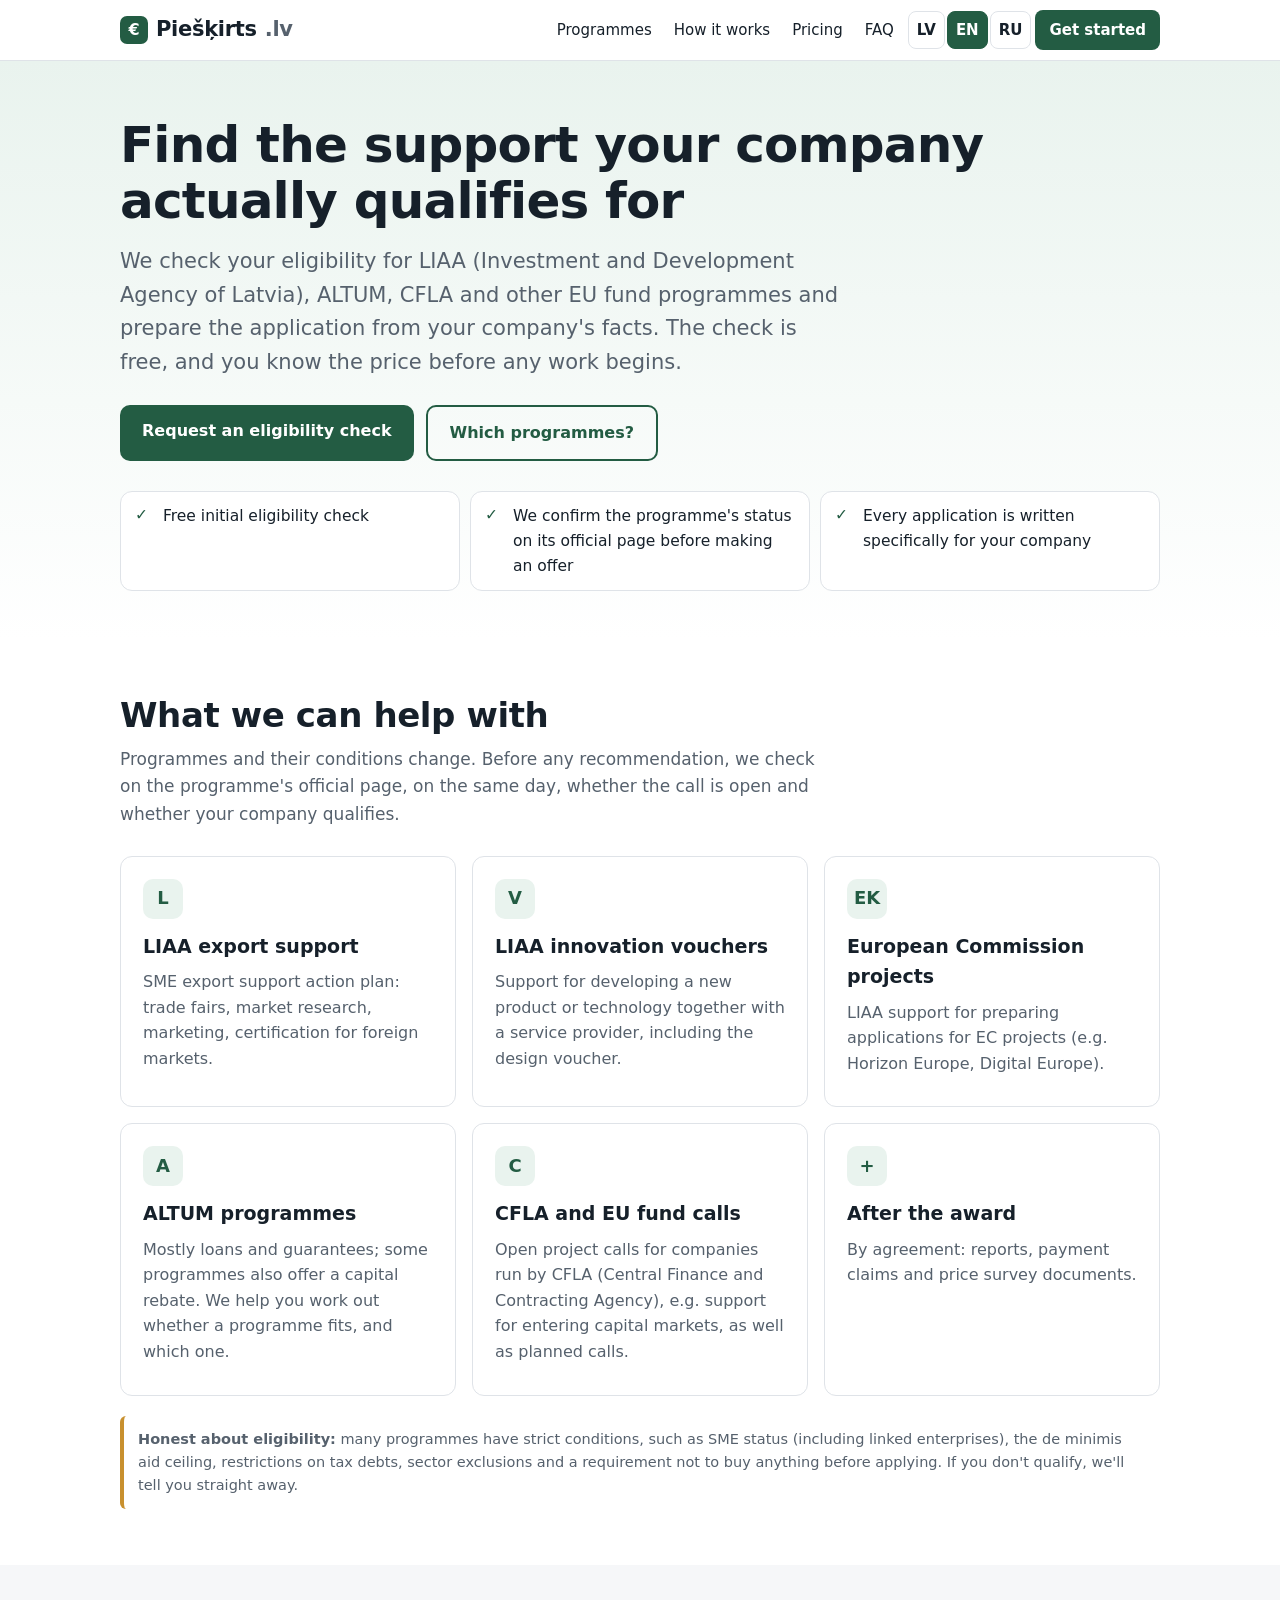
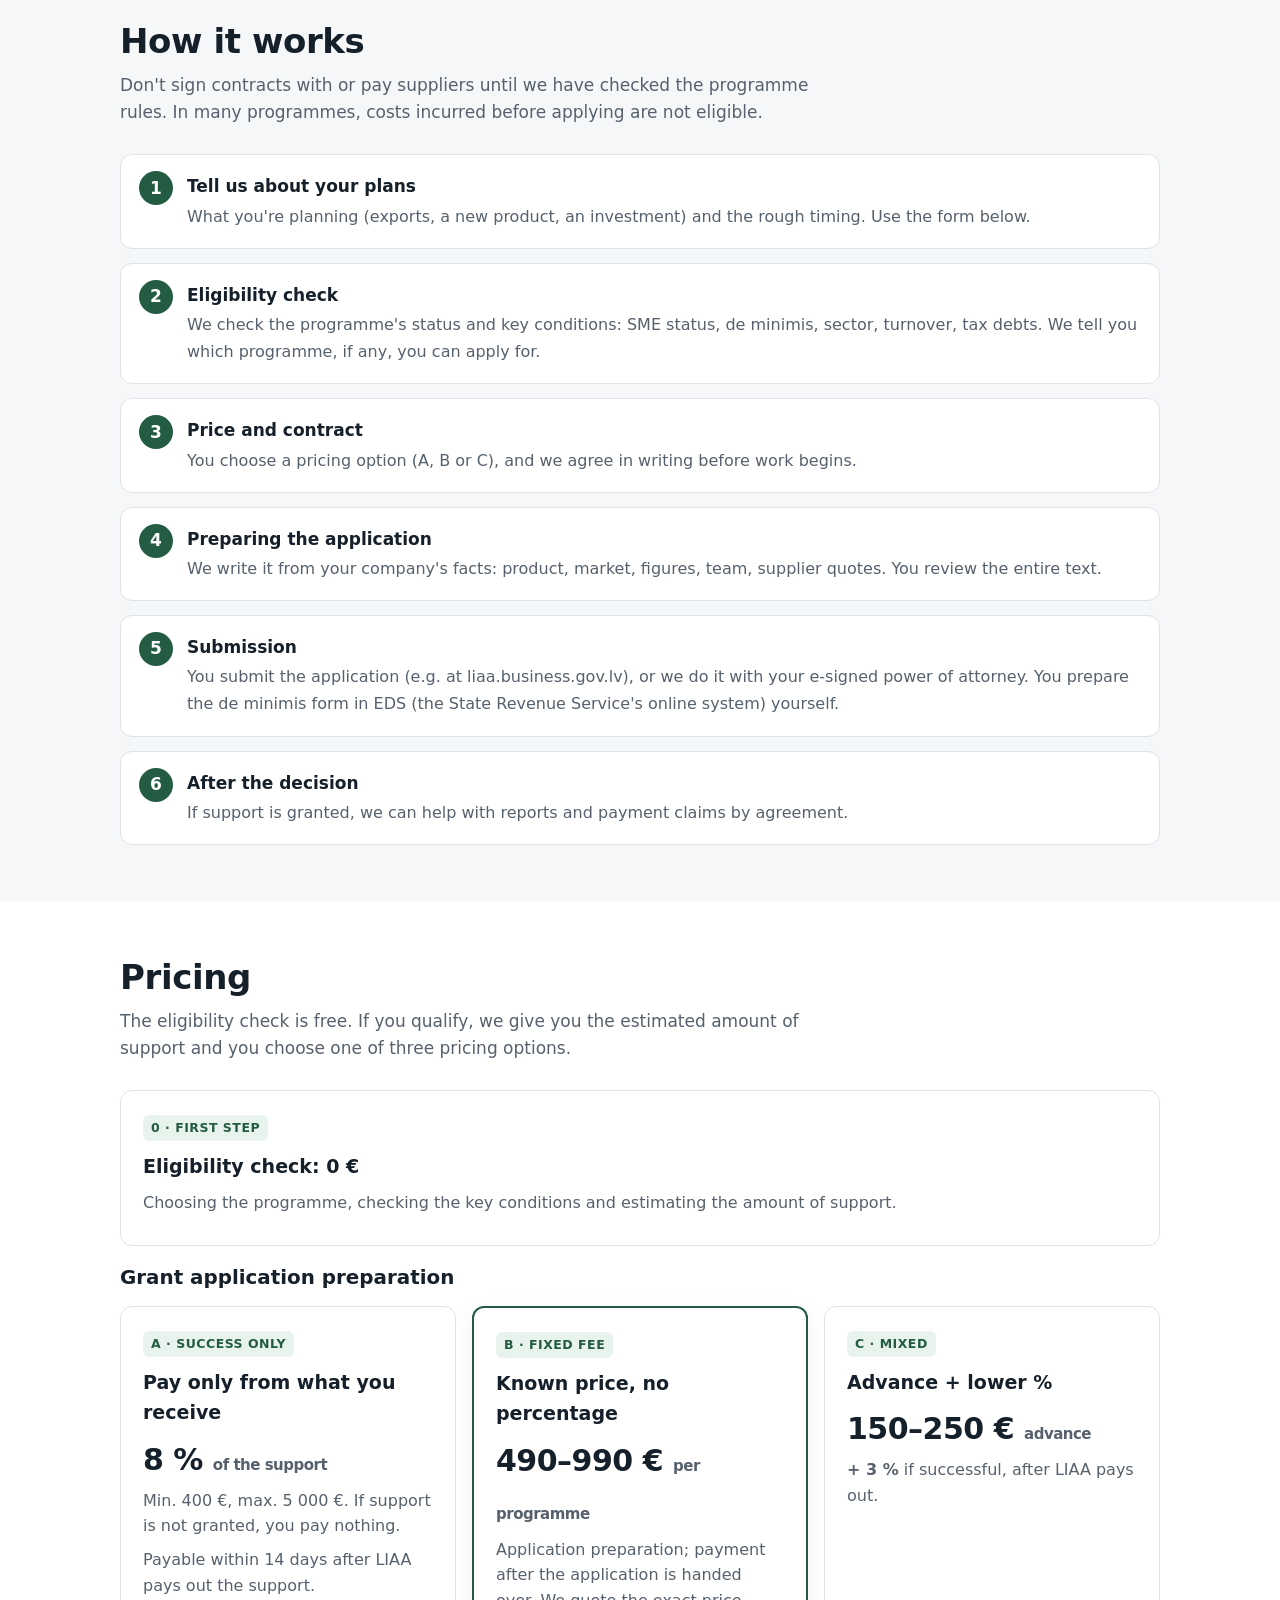
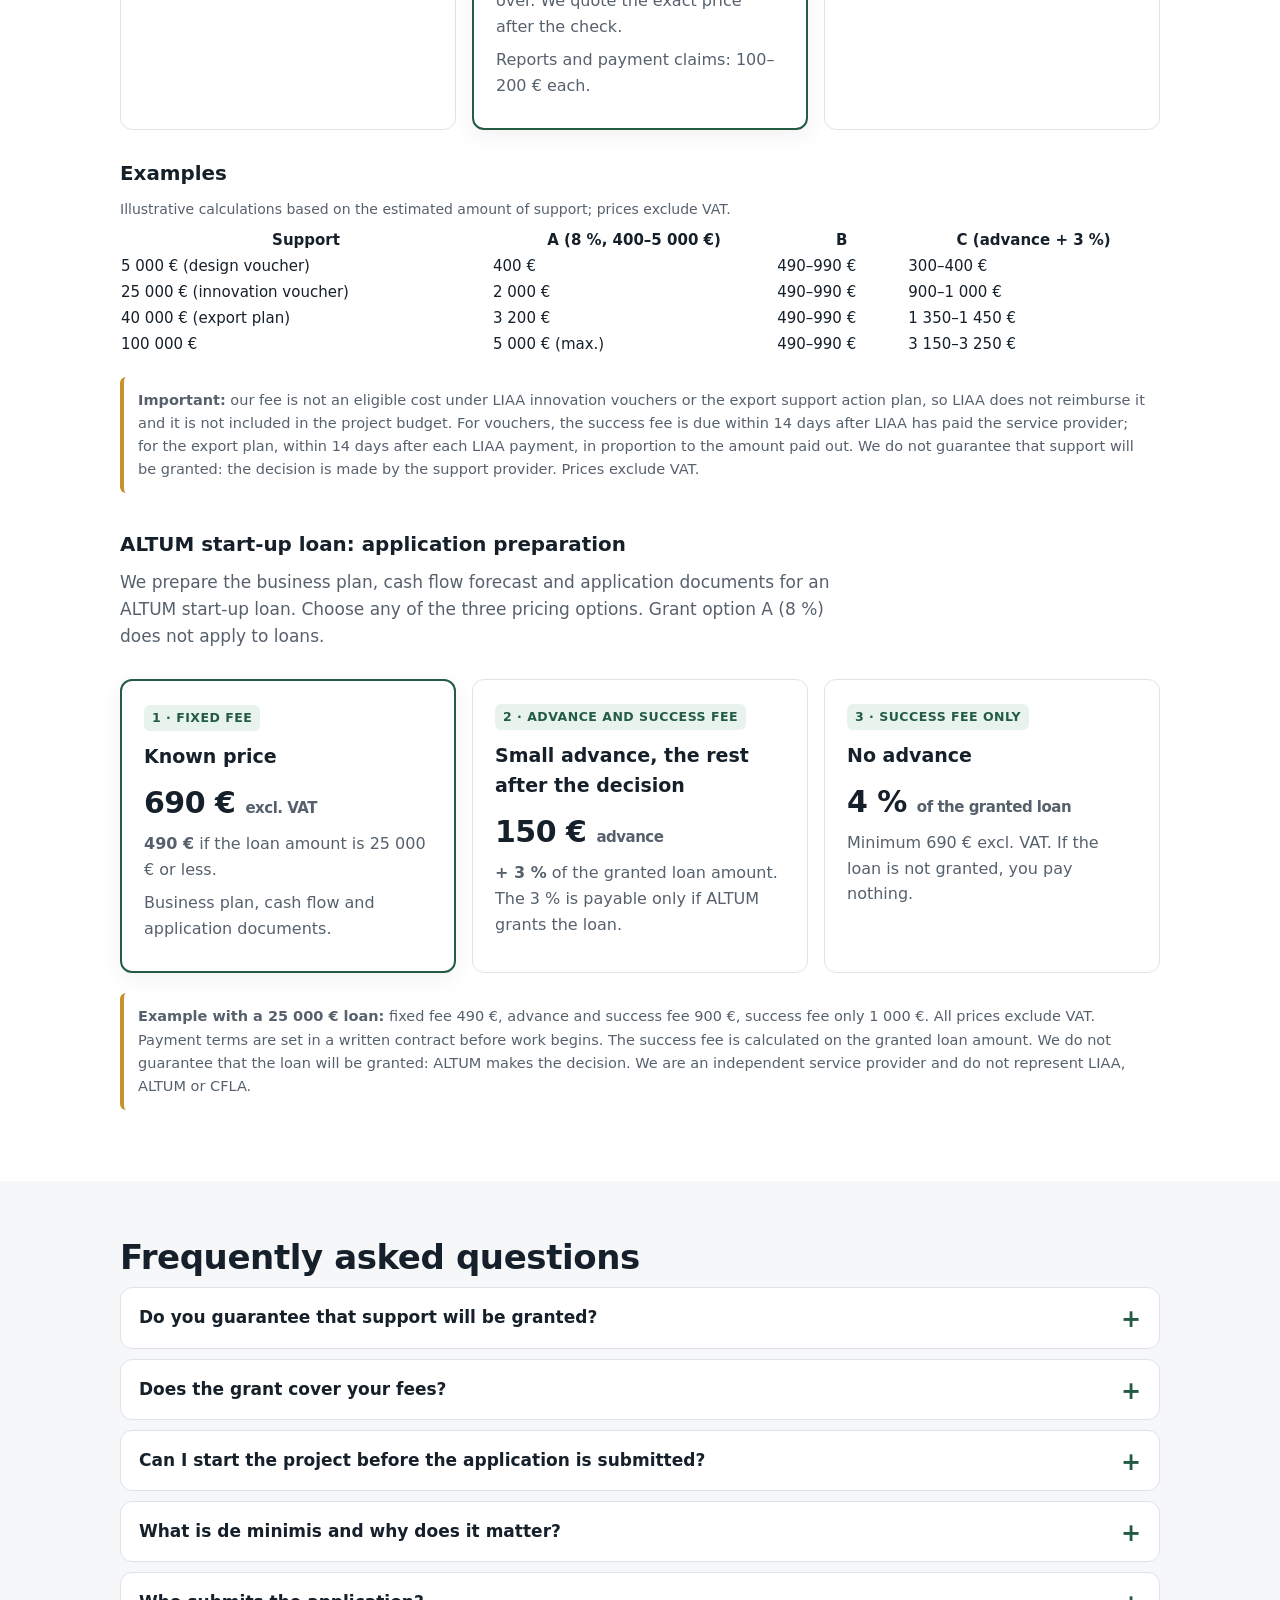
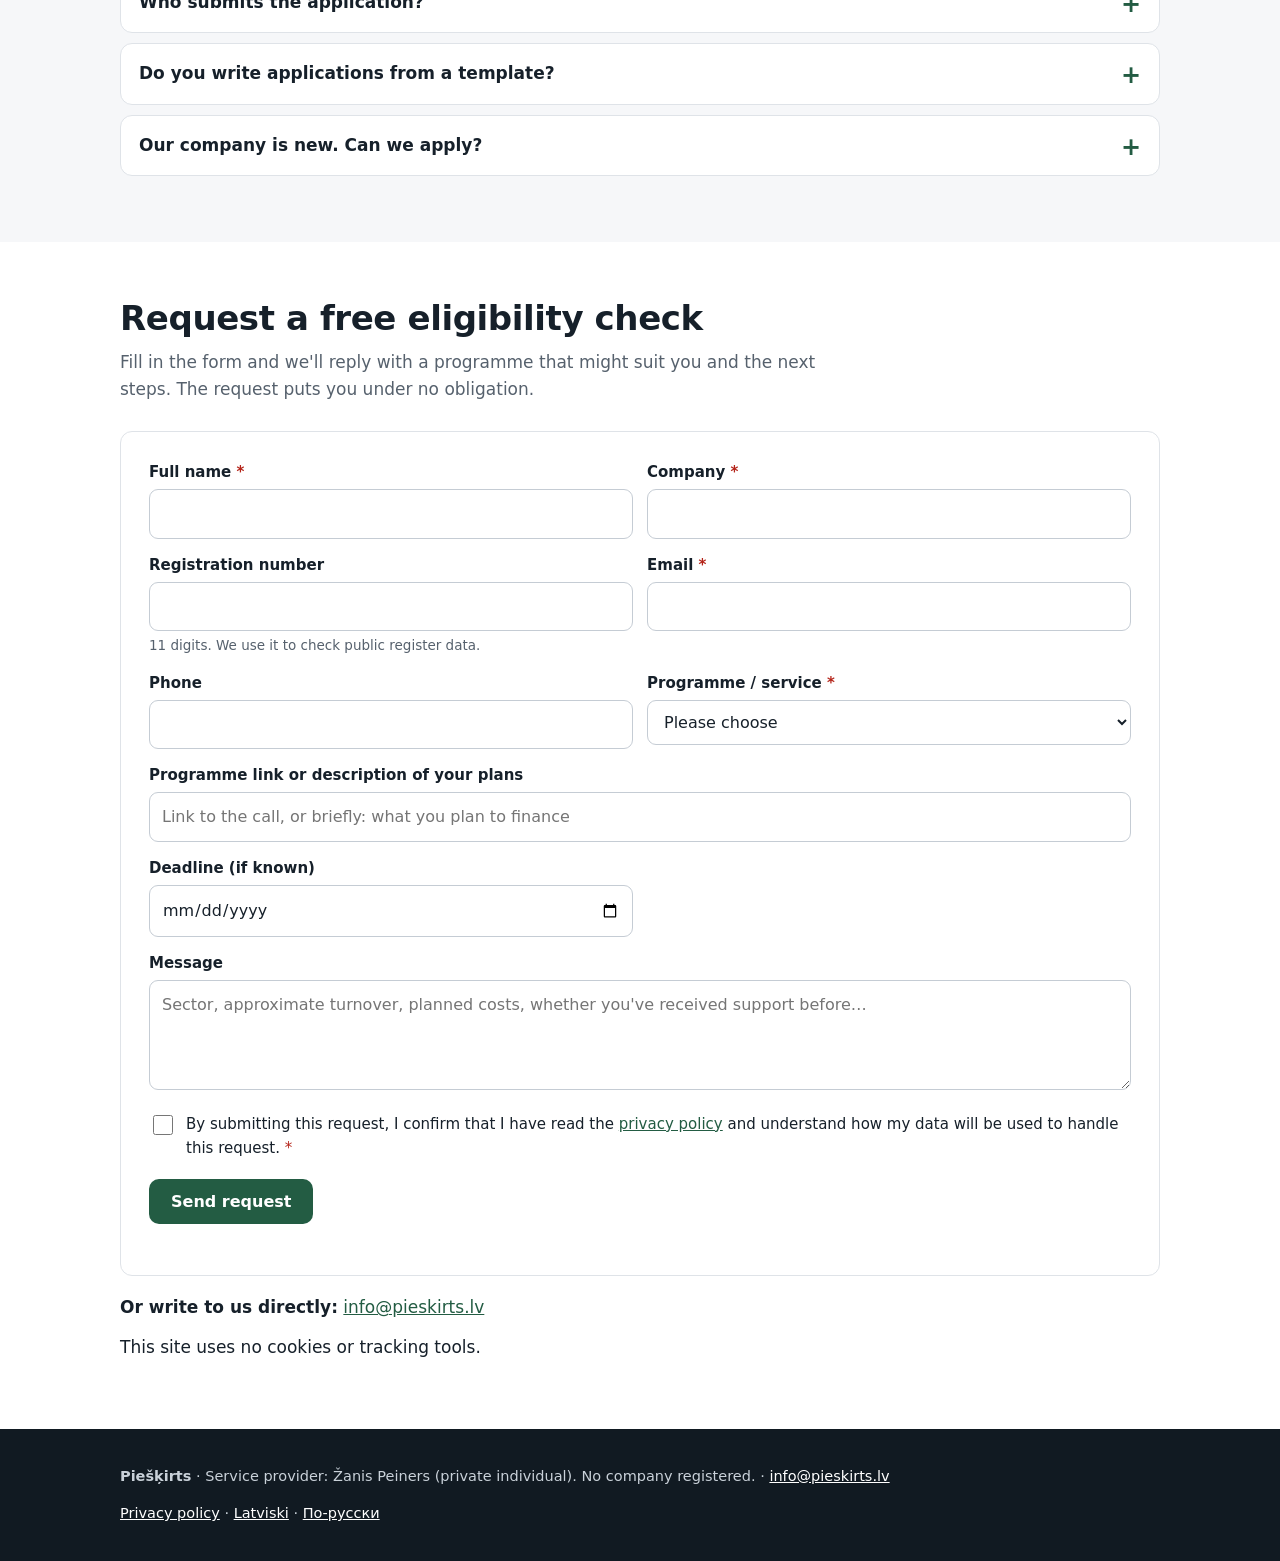
==== commit 6f9fc35b: "Audit 07.11: index, hreflang/canonical, sitemap/robots, provider info, privacy LV/EN/RU, hardened fo" ====
--- a/en.html
+++ b/en.html
@@ -3,13 +3,32 @@
 <head>
 <meta charset="utf-8">
 <meta name="viewport" content="width=device-width,initial-scale=1">
-<title>Piešķirts — help preparing grant and business support applications in Latvia</title>
+<title>Piešķirts: help preparing grant and business support applications in Latvia</title>
 <meta name="description" content="We check whether your company qualifies for LIAA, ALTUM, CFLA and EU fund programmes in Latvia and prepare the application. Free initial eligibility check.">
-<meta name="robots" content="noindex"><!-- DRAFT: remove noindex after Žanis approves -->
 <link rel="stylesheet" href="style.css">
-<link rel="alternate" hreflang="lv" href="index.html">
-<link rel="alternate" hreflang="en" href="en.html">
-<link rel="alternate" hreflang="ru" href="ru.html">
+<link rel="icon" href="/favicon.svg" type="image/svg+xml">
+<link rel="apple-touch-icon" href="/apple-touch-icon.png">
+<meta name="referrer" content="strict-origin-when-cross-origin">
+<link rel="canonical" href="https://pieskirts.lv/en.html">
+<link rel="alternate" hreflang="lv" href="https://pieskirts.lv/">
+<link rel="alternate" hreflang="en" href="https://pieskirts.lv/en.html">
+<link rel="alternate" hreflang="ru" href="https://pieskirts.lv/ru.html">
+<link rel="alternate" hreflang="x-default" href="https://pieskirts.lv/">
+<meta property="og:type" content="website">
+<meta property="og:site_name" content="Piešķirts">
+<meta property="og:title" content="Piešķirts: help preparing grant and business support applications in Latvia">
+<meta property="og:description" content="We check whether your company qualifies for LIAA, ALTUM, CFLA and EU fund programmes in Latvia and prepare the application. Free initial eligibility check.">
+<meta property="og:url" content="https://pieskirts.lv/en.html">
+<meta property="og:locale" content="en_GB">
+<meta property="og:image" content="https://pieskirts.lv/og.png">
+<meta property="og:image:width" content="1200">
+<meta property="og:image:height" content="630">
+<meta property="og:image:alt" content="Piešķirts.lv">
+<meta name="twitter:card" content="summary_large_image">
+<meta name="twitter:title" content="Piešķirts: help preparing grant and business support applications in Latvia">
+<meta name="twitter:description" content="We check whether your company qualifies for LIAA, ALTUM, CFLA and EU fund programmes in Latvia and prepare the application. Free initial eligibility check.">
+<meta name="twitter:image" content="https://pieskirts.lv/og.png">
+<script type="application/ld+json">{"@context": "https://schema.org", "@type": "ProfessionalService", "name": "Piešķirts", "url": "https://pieskirts.lv/", "email": "info@pieskirts.lv", "description": "We check whether your company qualifies for LIAA, ALTUM, CFLA and EU fund programmes in Latvia and prepare the application. Free initial eligibility check.", "areaServed": {"@type": "Country", "name": "Latvia"}, "availableLanguage": ["lv", "en", "ru"], "image": "https://pieskirts.lv/og.png", "founder": {"@type": "Person", "name": "Žanis Peiners"}, "provider": {"@type": "Person", "name": "Žanis Peiners", "email": "info@pieskirts.lv"}}</script>
 </head>
 <body>
 <a class="skip" href="#saturs">Skip to content</a>
@@ -83,9 +102,10 @@
     <p class="sub">The eligibility check is free. If you qualify, we give you the estimated amount of support and you choose one of three pricing options.</p>
     <div class="card" style="margin-bottom:16px">
       <span class="tag">0 · first step</span>
-      <h3 style="margin-top:10px">Eligibility check — 0 €<!-- PRICE: approved 3 Nov --></h3>
+      <h3 style="margin-top:10px">Eligibility check: 0 €<!-- PRICE: approved 3 Nov --></h3>
       <p>Choosing the programme, checking the key conditions and estimating the amount of support.</p>
     </div>
+    <h3 style="margin:8px 0 12px">Grant application preparation</h3>
     <div class="grid c3">
       <div class="card">
         <span class="tag">A · success only</span>
@@ -121,7 +141,31 @@
       </tbody>
     </table>
     </div>
-    <p class="note"><strong>Important:</strong> our fee is not an eligible cost under LIAA innovation vouchers or the export support action plan, so LIAA does not reimburse it and it is not included in the project budget. For vouchers, the success fee is due within 14 days after LIAA has paid the service provider; for the export plan, within 14 days after each LIAA payment, in proportion to the amount paid out.<!-- PRICE: approved 3 Nov --> We do not guarantee that support will be granted: the decision is made by the support provider. Prices exclude VAT.<!-- PRICE: approved 3 Nov --><!-- TODO: PVN statuss pēc SDV/SIA reģistrācijas (ISPL 4. p. 2. d.) --></p>
+    <p class="note"><strong>Important:</strong> our fee is not an eligible cost under LIAA innovation vouchers or the export support action plan, so LIAA does not reimburse it and it is not included in the project budget. For vouchers, the success fee is due within 14 days after LIAA has paid the service provider; for the export plan, within 14 days after each LIAA payment, in proportion to the amount paid out.<!-- PRICE: approved 3 Nov --> We do not guarantee that support will be granted: the decision is made by the support provider. Prices exclude VAT.<!-- PRICE: approved 3 Nov --></p>
+    <h3 id="altum" style="margin:36px 0 8px">ALTUM start-up loan: application preparation</h3>
+    <p class="sub">We prepare the business plan, cash flow forecast and application documents for an ALTUM start-up loan. Choose any of the three pricing options. Grant option A (8 %) does not apply to loans.</p>
+    <div class="grid c3">
+      <div class="card featured">
+        <span class="tag">1 · fixed fee</span>
+        <h3 style="margin-top:10px">Known price</h3>
+        <div class="price">690 € <small>excl. VAT</small></div>
+        <p><strong>490 €</strong> if the loan amount is 25 000 € or less.</p>
+        <p>Business plan, cash flow and application documents.</p>
+      </div>
+      <div class="card">
+        <span class="tag">2 · advance and success fee</span>
+        <h3 style="margin-top:10px">Small advance, the rest after the decision</h3>
+        <div class="price">150 € <small>advance</small></div>
+        <p><strong>+ 3 %</strong> of the granted loan amount. The 3 % is payable only if ALTUM grants the loan.</p>
+      </div>
+      <div class="card">
+        <span class="tag">3 · success fee only</span>
+        <h3 style="margin-top:10px">No advance</h3>
+        <div class="price">4 % <small>of the granted loan</small></div>
+        <p>Minimum 690 € excl. VAT. If the loan is not granted, you pay nothing.</p>
+      </div>
+    </div>
+    <p class="note"><strong>Example with a 25 000 € loan:</strong> fixed fee 490 €, advance and success fee 900 €, success fee only 1 000 €. All prices exclude VAT. Payment terms are set in a written contract before work begins. The success fee is calculated on the granted loan amount. We do not guarantee that the loan will be granted: ALTUM makes the decision. We are an independent service provider and do not represent LIAA, ALTUM or CFLA.</p>
   </div>
 </section>
 
@@ -142,7 +186,7 @@
   <div class="wrap">
     <h2>Request a free eligibility check</h2>
     <p class="sub">Fill in the form and we'll reply with a programme that might suit you and the next steps. The request puts you under no obligation.</p>
-    <form class="order" id="order-form" action="https://api.web3forms.com/submit" method="POST" novalidate
+    <form class="order" id="order-form" action="https://api.web3forms.com/submit" method="POST"
       data-subject="Pieskirts.lv request (EN)"
       data-mailto-msg="Opening your email program with a prepared message. Please send it."
       data-sending-msg="Sending…"
@@ -162,7 +206,8 @@
           <option value="LIAA eksporta atbalsta darbību plāns">LIAA export support action plan</option>
           <option value="LIAA inovāciju vaučers">LIAA innovation voucher</option>
           <option value="LIAA atbalsts EK projektu izstrādei">LIAA support for preparing EC projects</option>
-          <option value="ALTUM programma">ALTUM programme</option>
+          <option value="ALTUM starta aizdevums">ALTUM start-up loan</option>
+          <option value="Cita ALTUM programma">Other ALTUM programme</option>
           <option value="CFLA / ES fondu atlase">CFLA / EU fund call</option>
           <option value="Atskaites / maksājuma pieprasījums">Reports / payment claim</option>
         </select></div>
@@ -170,7 +215,7 @@
       <div><label for="f-deadline">Deadline (if known)</label><input id="f-deadline" name="deadline" type="date"></div>
       <div class="full"><label for="f-message">Message</label><textarea id="f-message" name="message" placeholder="Sector, approximate turnover, planned costs, whether you've received support before…"></textarea></div>
       <div class="hp" aria-hidden="true"><label for="f-website">Leave blank</label><input id="f-website" name="website" tabindex="-1" autocomplete="off"></div>
-      <div class="full"><label class="consent"><input type="checkbox" name="consent" value="jā" required> <span>I agree to my data being processed to respond to this request, as described in the <a href="privatuma-politika.html" hreflang="lv">privacy policy</a> (in Latvian). <span class="req" aria-hidden="true">*</span></span></label></div>
+      <div class="full"><label class="consent"><input type="checkbox" name="consent" value="jā" required> <span>By submitting this request, I confirm that I have read the <a href="privacy-en.html">privacy policy</a> and understand how my data will be used to handle this request. <span class="req" aria-hidden="true">*</span></span></label></div>
       <div class="full"><button class="btn" type="submit">Send request</button> <div class="status" id="form-status" role="status" aria-live="polite"></div></div>
     </form>
     <div class="contact-side" style="margin-top:18px">
@@ -183,9 +228,8 @@
 
 <footer>
   <div class="wrap">
-    <div><strong>Piešķirts</strong> · Service provided by Žanis Peiners · <a href="mailto:info@pieskirts.lv">info@pieskirts.lv</a></div>
-    <!-- TODO (ISPL 4. pants): pēc SDV/SIA reģistrācijas pievienot nosaukumu, reģ. nr., adresi un PVN statusu. Nerakstīt "SIA", kamēr tā nav dibināta. -->
-    <div><a href="privatuma-politika.html" hreflang="lv">Privacy policy (LV)</a> · <a href="index.html" lang="lv">Latviski</a> · <a href="ru.html" lang="ru">По-русски</a></div>
+    <div><strong>Piešķirts</strong> · Service provider: Žanis Peiners (private individual). No company registered. · <a href="mailto:info@pieskirts.lv">info@pieskirts.lv</a></div>
+    <div><a href="privacy-en.html">Privacy policy</a> · <a href="index.html" lang="lv">Latviski</a> · <a href="ru.html" lang="ru">По-русски</a></div>
   </div>
 </footer>
 <script src="form.js" defer></script>
--- a/style.css
+++ b/style.css
@@ -1,4 +1,4 @@
-/* MELNRAKSTS — nav publicēts. Viens CSS fails, bez ārējiem fontiem, bez sīkdatnēm. */
+/* Viens CSS fails, bez ārējiem fontiem, bez sīkdatnēm. */
 :root{
   --brand:#235c43; --brand-dark:#17412f; --accent:#c8902e; --tint:#e9f3ee;
   --ink:#16202a; --muted:#56616d; --line:#dfe3e8; --bg:#ffffff; --soft:#f6f7f9;
@@ -95,3 +95,7 @@
 .legal th,.legal td{border:1px solid var(--line);padding:8px 10px;text-align:left;vertical-align:top}
 .legal th{background:var(--soft)}
 @media (prefers-reduced-motion:reduce){html{scroll-behavior:auto}}
+/* small phones: header wraps instead of overflowing */
+@media(max-width:480px){header.top .wrap{flex-wrap:wrap;gap:6px;padding-top:6px;padding-bottom:6px}nav.main{gap:4px}.logo{font-size:18px;gap:6px}nav.main .lang{padding:5px 7px;font-size:13px}nav.main a.btn{padding:7px 10px!important;font-size:14px!important}}
+@media(max-width:374px){nav.main{width:100%;justify-content:space-between}}
+html,body{overflow-x:clip}
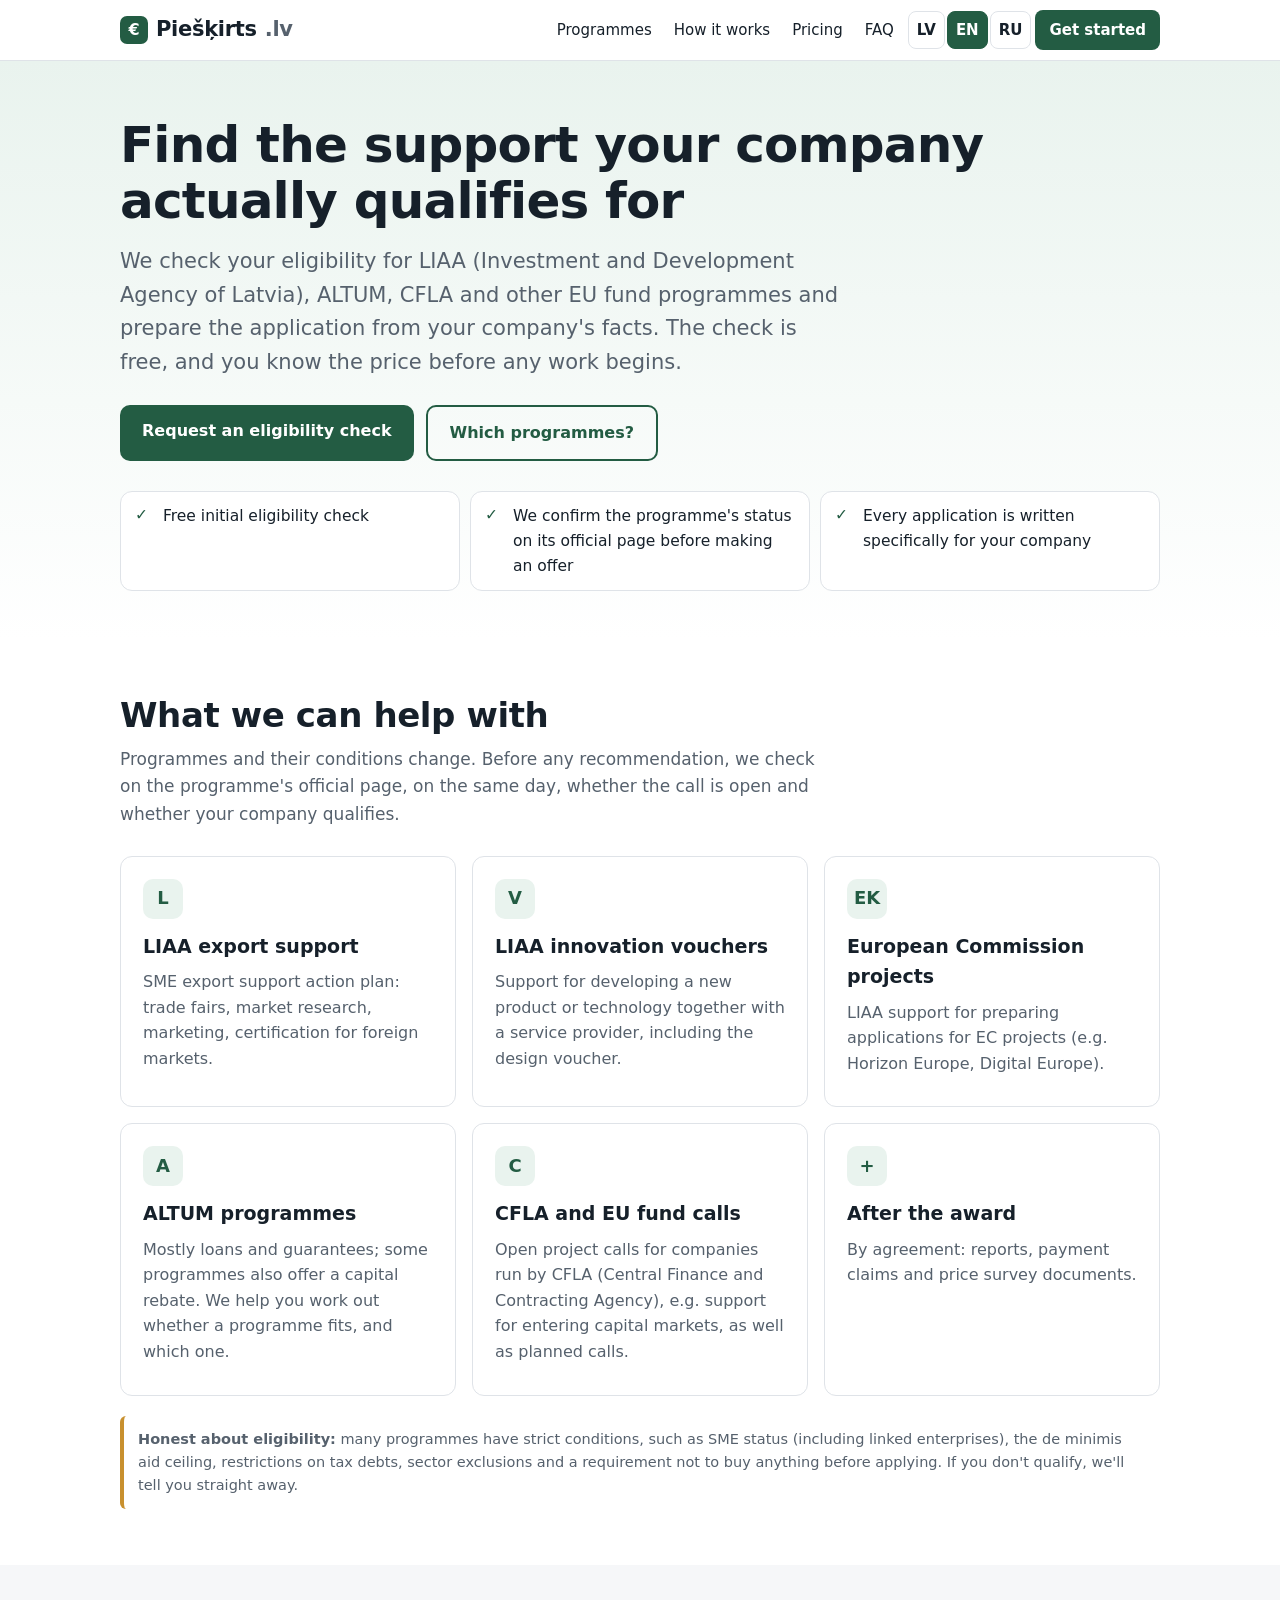
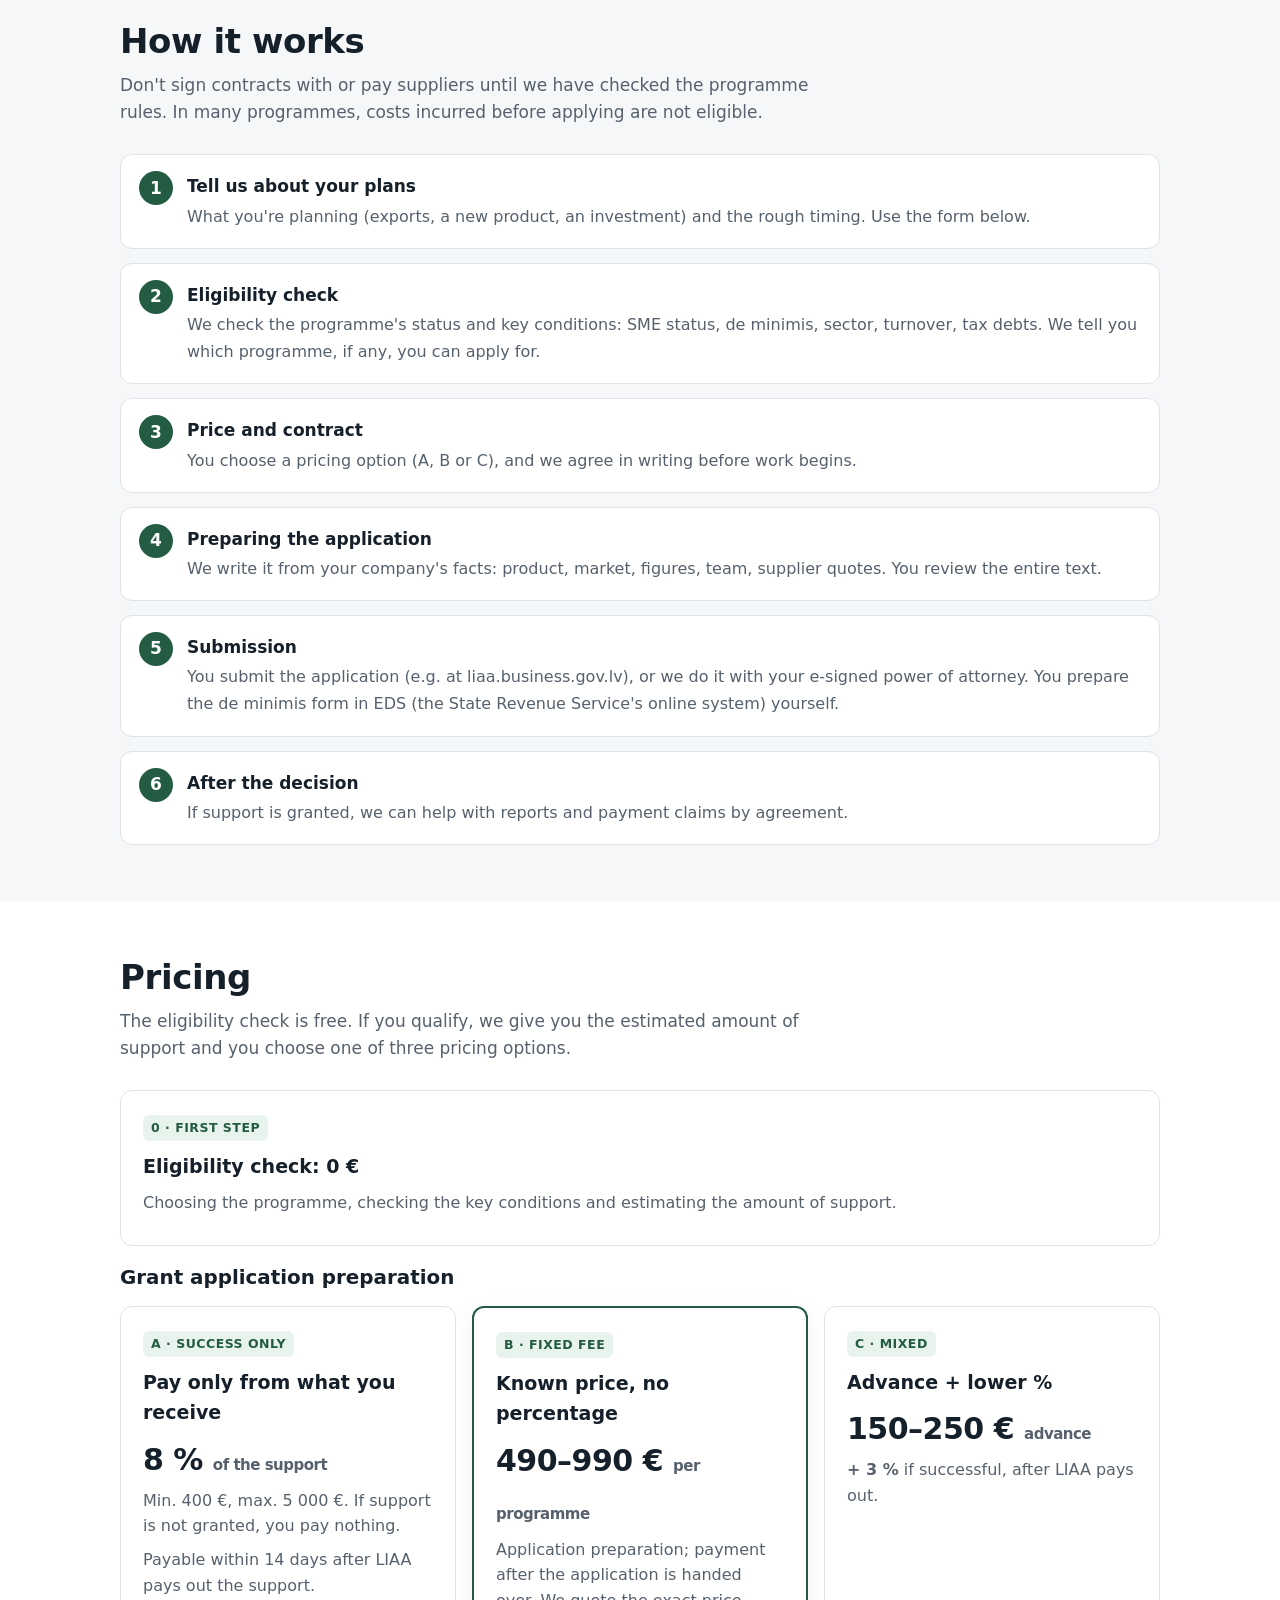
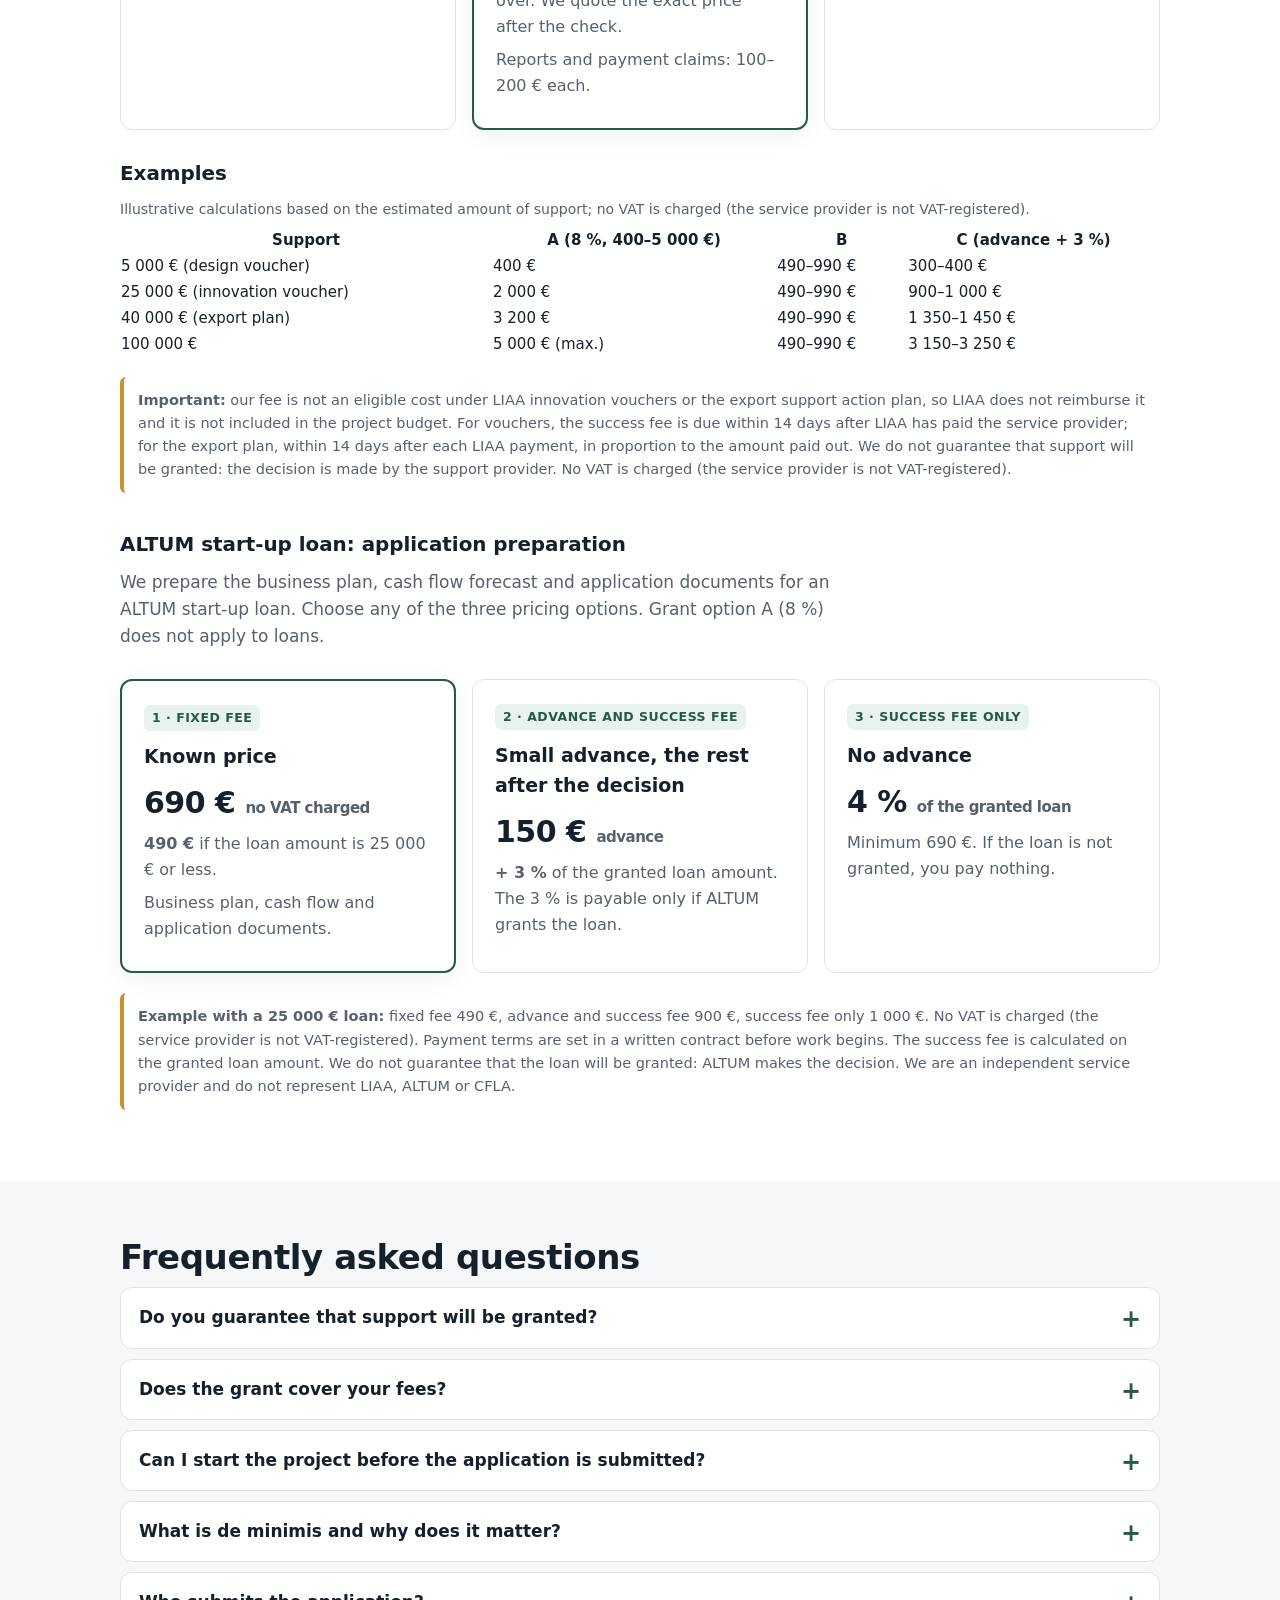
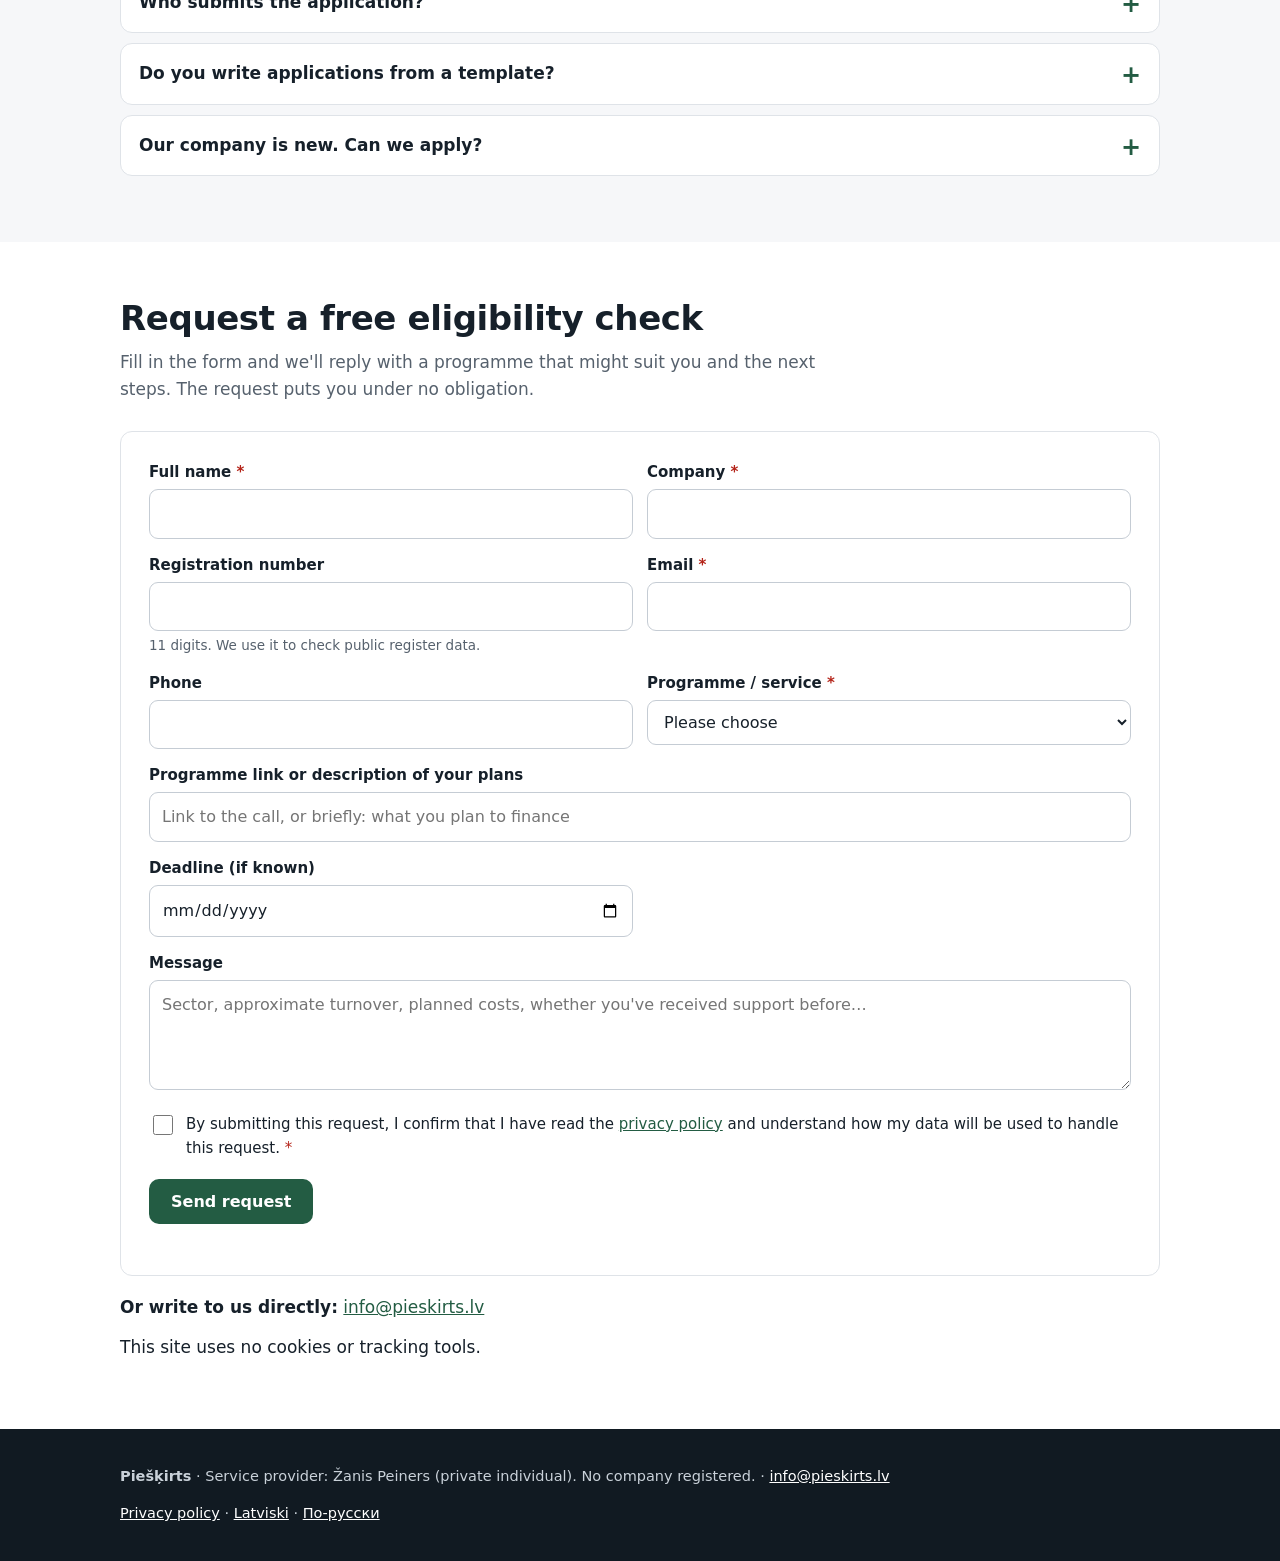
==== commit f33041ee: "PVN: pakalpojuma sniedzējs nav PVN maksātājs (LV/EN/RU); cenas nemainītas" ====
--- a/en.html
+++ b/en.html
@@ -131,7 +131,7 @@
     <h3 style="margin:28px 0 8px">Examples</h3>
     <div style="overflow-x:auto">
     <table class="ex" style="border-collapse:collapse;width:100%;font-size:15px;background:#fff">
-      <caption style="text-align:left;color:var(--muted);font-size:14px;padding-bottom:6px">Illustrative calculations based on the estimated amount of support; prices exclude VAT.<!-- PRICE: approved 3 Nov --><!-- Avots: /workspace/granti/followup_pricing.md --></caption>
+      <caption style="text-align:left;color:var(--muted);font-size:14px;padding-bottom:6px">Illustrative calculations based on the estimated amount of support; no VAT is charged (the service provider is not VAT-registered).<!-- PRICE: approved 3 Nov --><!-- Avots: /workspace/granti/followup_pricing.md --></caption>
       <thead><tr><th scope="col">Support</th><th scope="col">A (8 %, 400–5 000 €)</th><th scope="col">B</th><th scope="col">C (advance + 3 %)</th></tr></thead>
       <tbody>
         <tr><td>5 000 € (design voucher)</td><td>400 €</td><td>490–990 €</td><td>300–400 €</td></tr>
@@ -141,14 +141,14 @@
       </tbody>
     </table>
     </div>
-    <p class="note"><strong>Important:</strong> our fee is not an eligible cost under LIAA innovation vouchers or the export support action plan, so LIAA does not reimburse it and it is not included in the project budget. For vouchers, the success fee is due within 14 days after LIAA has paid the service provider; for the export plan, within 14 days after each LIAA payment, in proportion to the amount paid out.<!-- PRICE: approved 3 Nov --> We do not guarantee that support will be granted: the decision is made by the support provider. Prices exclude VAT.<!-- PRICE: approved 3 Nov --></p>
+    <p class="note"><strong>Important:</strong> our fee is not an eligible cost under LIAA innovation vouchers or the export support action plan, so LIAA does not reimburse it and it is not included in the project budget. For vouchers, the success fee is due within 14 days after LIAA has paid the service provider; for the export plan, within 14 days after each LIAA payment, in proportion to the amount paid out.<!-- PRICE: approved 3 Nov --> We do not guarantee that support will be granted: the decision is made by the support provider. No VAT is charged (the service provider is not VAT-registered).<!-- PRICE: approved 3 Nov --></p>
     <h3 id="altum" style="margin:36px 0 8px">ALTUM start-up loan: application preparation</h3>
     <p class="sub">We prepare the business plan, cash flow forecast and application documents for an ALTUM start-up loan. Choose any of the three pricing options. Grant option A (8 %) does not apply to loans.</p>
     <div class="grid c3">
       <div class="card featured">
         <span class="tag">1 · fixed fee</span>
         <h3 style="margin-top:10px">Known price</h3>
-        <div class="price">690 € <small>excl. VAT</small></div>
+        <div class="price">690 € <small>no VAT charged</small></div>
         <p><strong>490 €</strong> if the loan amount is 25 000 € or less.</p>
         <p>Business plan, cash flow and application documents.</p>
       </div>
@@ -162,10 +162,10 @@
         <span class="tag">3 · success fee only</span>
         <h3 style="margin-top:10px">No advance</h3>
         <div class="price">4 % <small>of the granted loan</small></div>
-        <p>Minimum 690 € excl. VAT. If the loan is not granted, you pay nothing.</p>
-      </div>
-    </div>
-    <p class="note"><strong>Example with a 25 000 € loan:</strong> fixed fee 490 €, advance and success fee 900 €, success fee only 1 000 €. All prices exclude VAT. Payment terms are set in a written contract before work begins. The success fee is calculated on the granted loan amount. We do not guarantee that the loan will be granted: ALTUM makes the decision. We are an independent service provider and do not represent LIAA, ALTUM or CFLA.</p>
+        <p>Minimum 690 €. If the loan is not granted, you pay nothing.</p>
+      </div>
+    </div>
+    <p class="note"><strong>Example with a 25 000 € loan:</strong> fixed fee 490 €, advance and success fee 900 €, success fee only 1 000 €. No VAT is charged (the service provider is not VAT-registered). Payment terms are set in a written contract before work begins. The success fee is calculated on the granted loan amount. We do not guarantee that the loan will be granted: ALTUM makes the decision. We are an independent service provider and do not represent LIAA, ALTUM or CFLA.</p>
   </div>
 </section>
 
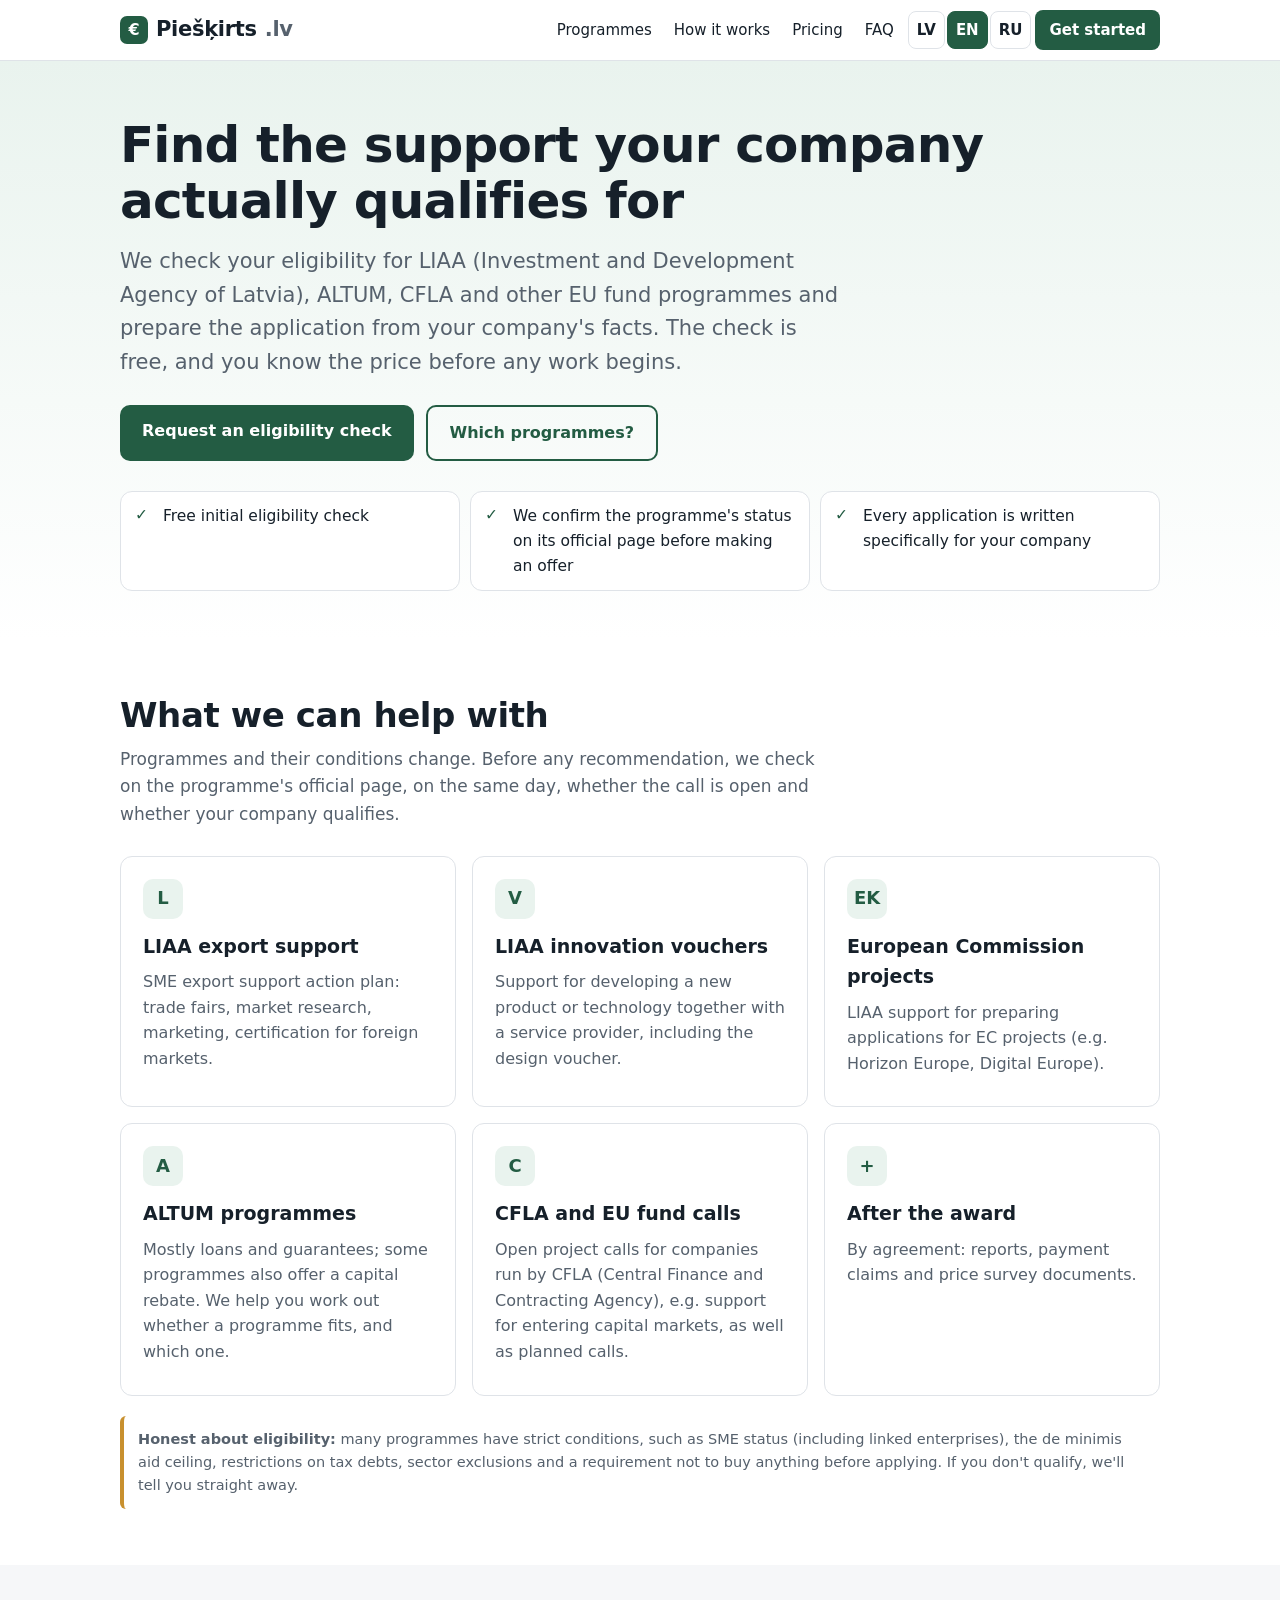
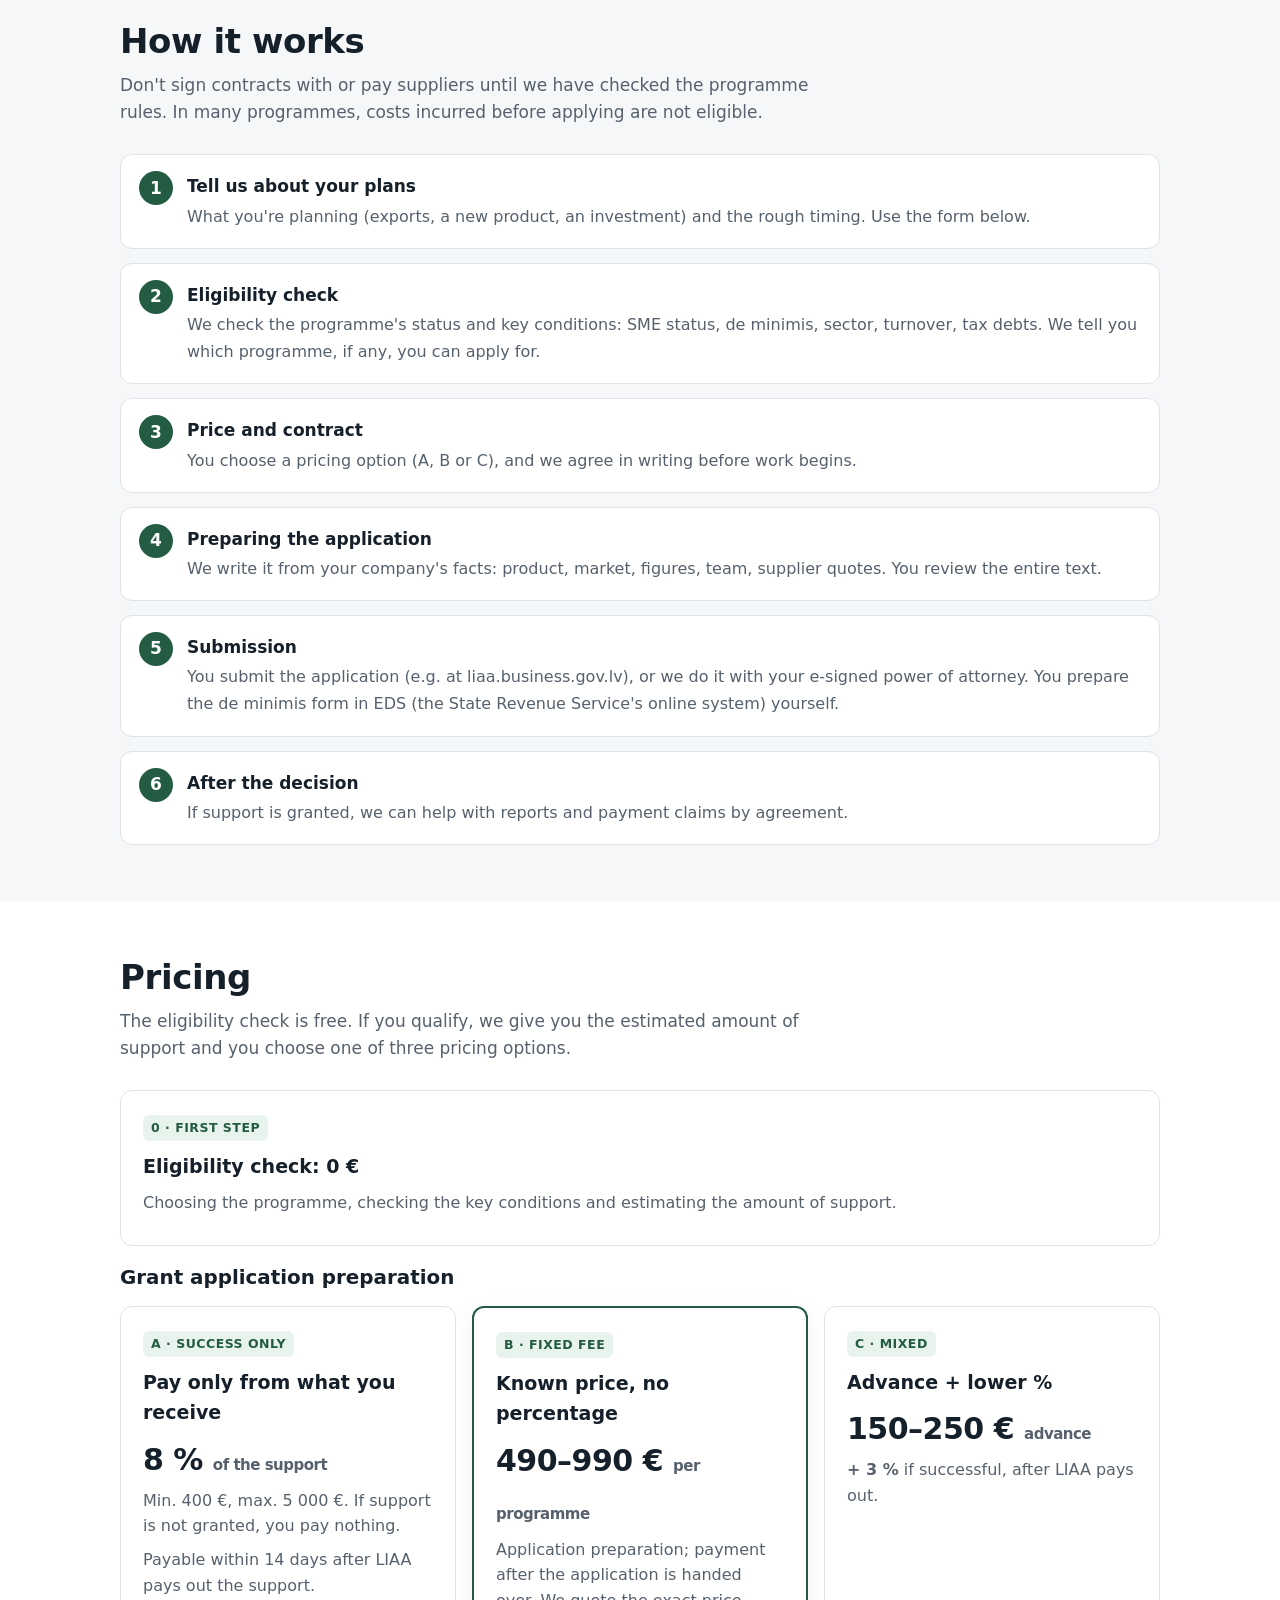
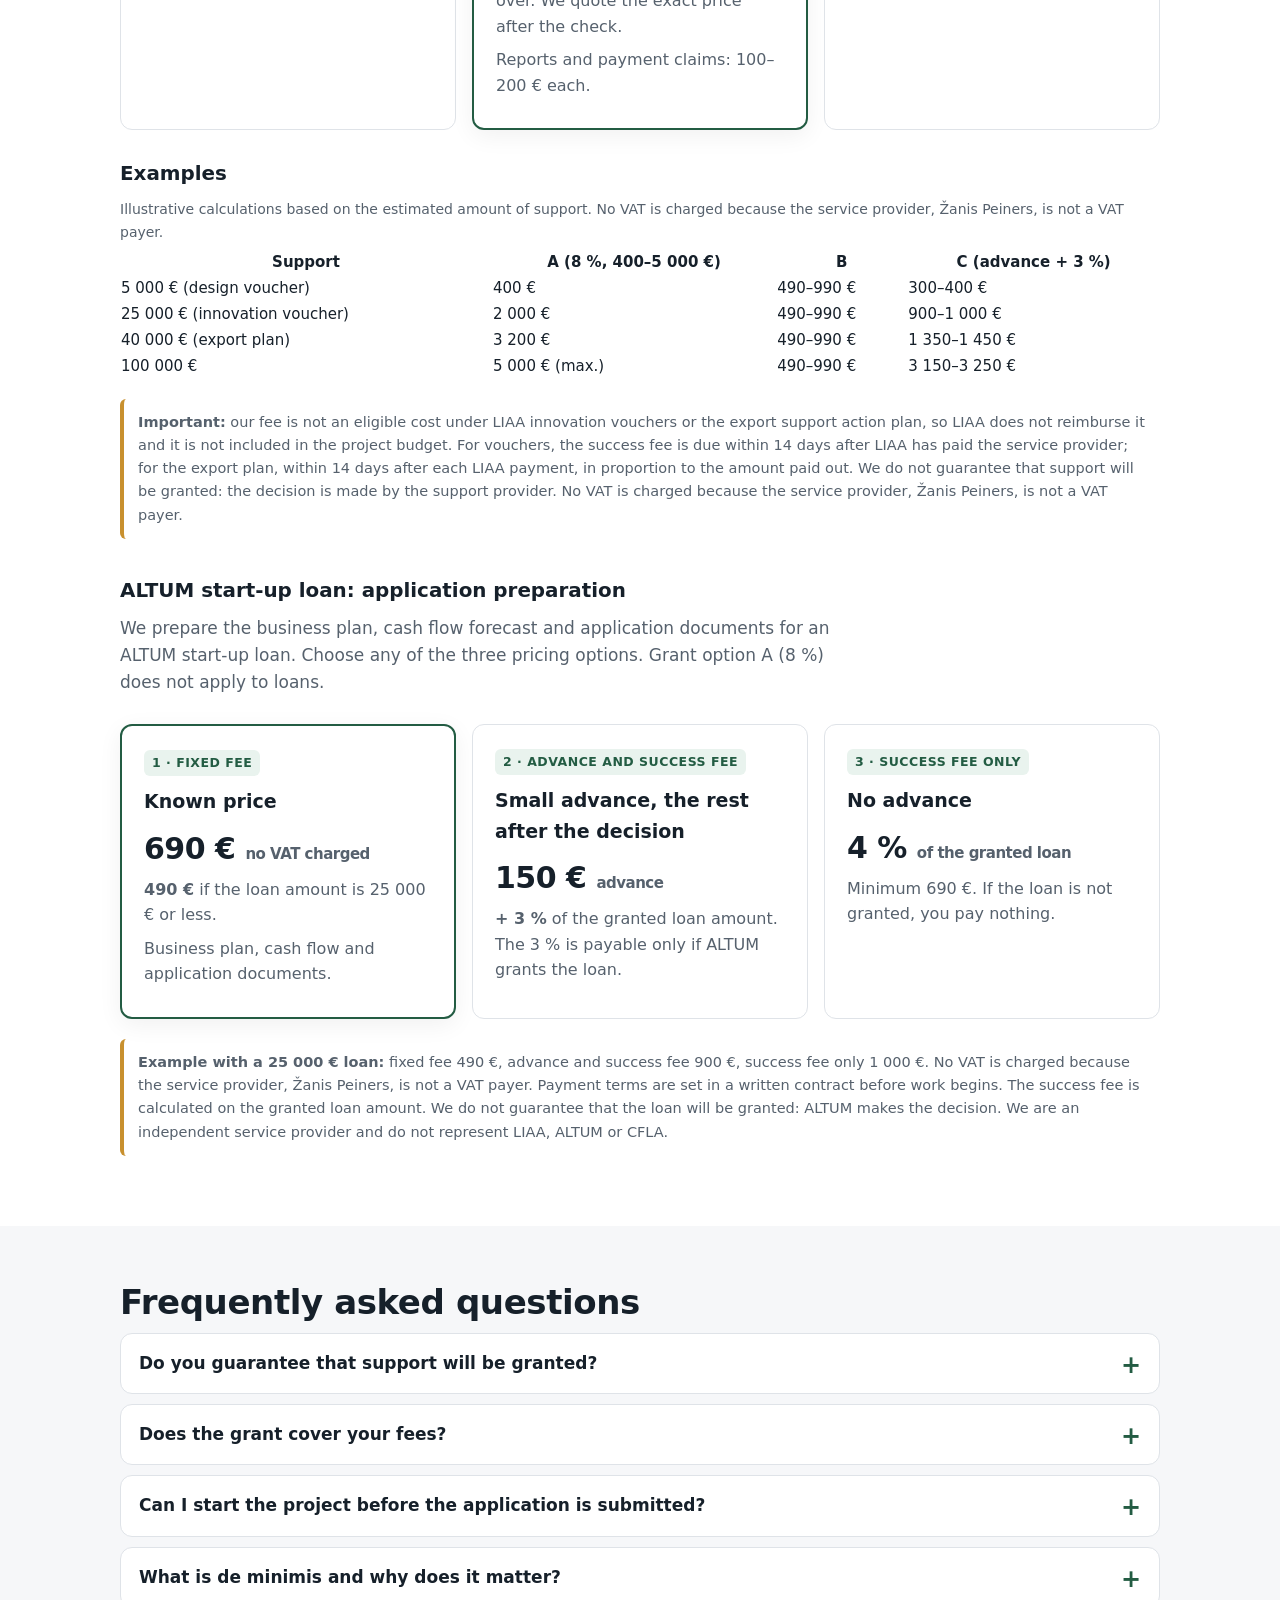
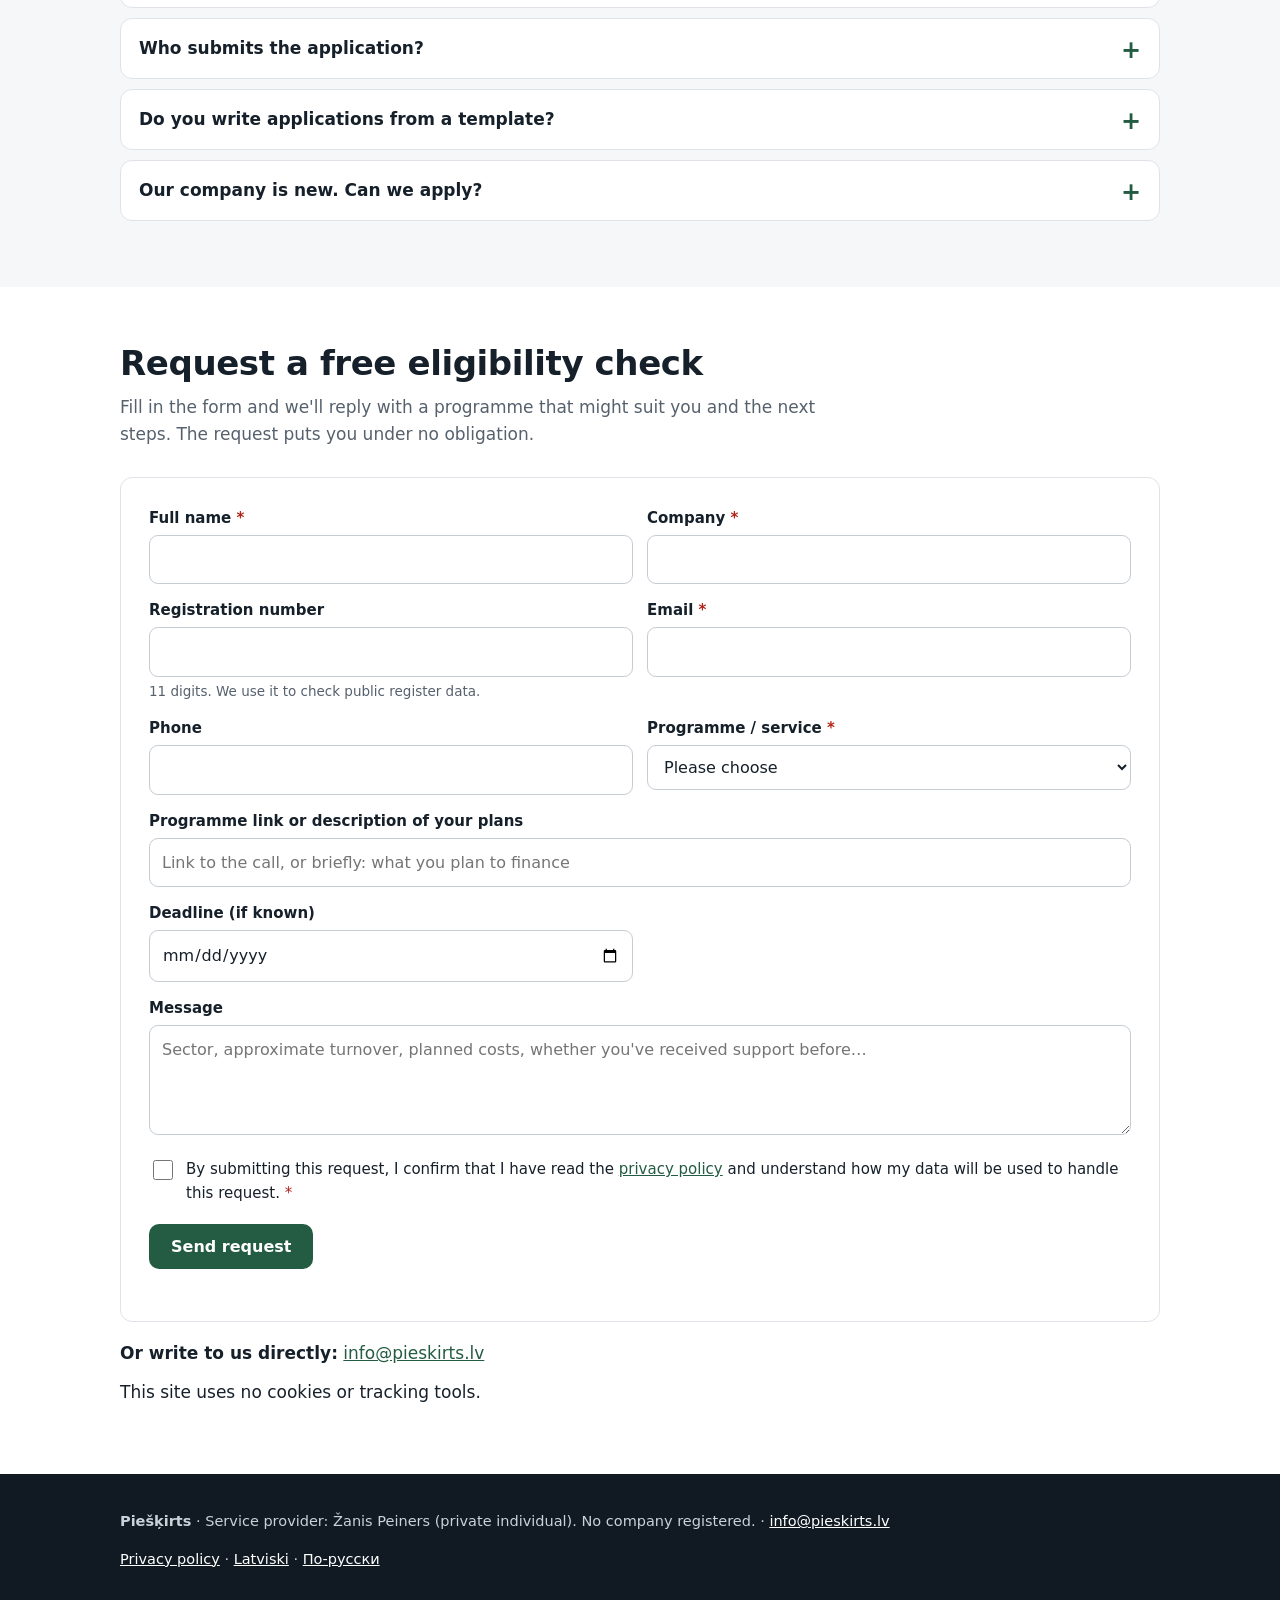
==== commit 33b3331f: "PVN: precīzs teksts 'PVN netiek piemērots, jo pakalpojuma sniedzējs Žanis Peiners nav PVN maksātājs." ====
--- a/en.html
+++ b/en.html
@@ -131,7 +131,7 @@
     <h3 style="margin:28px 0 8px">Examples</h3>
     <div style="overflow-x:auto">
     <table class="ex" style="border-collapse:collapse;width:100%;font-size:15px;background:#fff">
-      <caption style="text-align:left;color:var(--muted);font-size:14px;padding-bottom:6px">Illustrative calculations based on the estimated amount of support; no VAT is charged (the service provider is not VAT-registered).<!-- PRICE: approved 3 Nov --><!-- Avots: /workspace/granti/followup_pricing.md --></caption>
+      <caption style="text-align:left;color:var(--muted);font-size:14px;padding-bottom:6px">Illustrative calculations based on the estimated amount of support. No VAT is charged because the service provider, Žanis Peiners, is not a VAT payer.<!-- PRICE: approved 3 Nov --><!-- Avots: /workspace/granti/followup_pricing.md --></caption>
       <thead><tr><th scope="col">Support</th><th scope="col">A (8 %, 400–5 000 €)</th><th scope="col">B</th><th scope="col">C (advance + 3 %)</th></tr></thead>
       <tbody>
         <tr><td>5 000 € (design voucher)</td><td>400 €</td><td>490–990 €</td><td>300–400 €</td></tr>
@@ -141,7 +141,7 @@
       </tbody>
     </table>
     </div>
-    <p class="note"><strong>Important:</strong> our fee is not an eligible cost under LIAA innovation vouchers or the export support action plan, so LIAA does not reimburse it and it is not included in the project budget. For vouchers, the success fee is due within 14 days after LIAA has paid the service provider; for the export plan, within 14 days after each LIAA payment, in proportion to the amount paid out.<!-- PRICE: approved 3 Nov --> We do not guarantee that support will be granted: the decision is made by the support provider. No VAT is charged (the service provider is not VAT-registered).<!-- PRICE: approved 3 Nov --></p>
+    <p class="note"><strong>Important:</strong> our fee is not an eligible cost under LIAA innovation vouchers or the export support action plan, so LIAA does not reimburse it and it is not included in the project budget. For vouchers, the success fee is due within 14 days after LIAA has paid the service provider; for the export plan, within 14 days after each LIAA payment, in proportion to the amount paid out.<!-- PRICE: approved 3 Nov --> We do not guarantee that support will be granted: the decision is made by the support provider. No VAT is charged because the service provider, Žanis Peiners, is not a VAT payer.<!-- PRICE: approved 3 Nov --></p>
     <h3 id="altum" style="margin:36px 0 8px">ALTUM start-up loan: application preparation</h3>
     <p class="sub">We prepare the business plan, cash flow forecast and application documents for an ALTUM start-up loan. Choose any of the three pricing options. Grant option A (8 %) does not apply to loans.</p>
     <div class="grid c3">
@@ -165,7 +165,7 @@
         <p>Minimum 690 €. If the loan is not granted, you pay nothing.</p>
       </div>
     </div>
-    <p class="note"><strong>Example with a 25 000 € loan:</strong> fixed fee 490 €, advance and success fee 900 €, success fee only 1 000 €. No VAT is charged (the service provider is not VAT-registered). Payment terms are set in a written contract before work begins. The success fee is calculated on the granted loan amount. We do not guarantee that the loan will be granted: ALTUM makes the decision. We are an independent service provider and do not represent LIAA, ALTUM or CFLA.</p>
+    <p class="note"><strong>Example with a 25 000 € loan:</strong> fixed fee 490 €, advance and success fee 900 €, success fee only 1 000 €. No VAT is charged because the service provider, Žanis Peiners, is not a VAT payer. Payment terms are set in a written contract before work begins. The success fee is calculated on the granted loan amount. We do not guarantee that the loan will be granted: ALTUM makes the decision. We are an independent service provider and do not represent LIAA, ALTUM or CFLA.</p>
   </div>
 </section>
 
